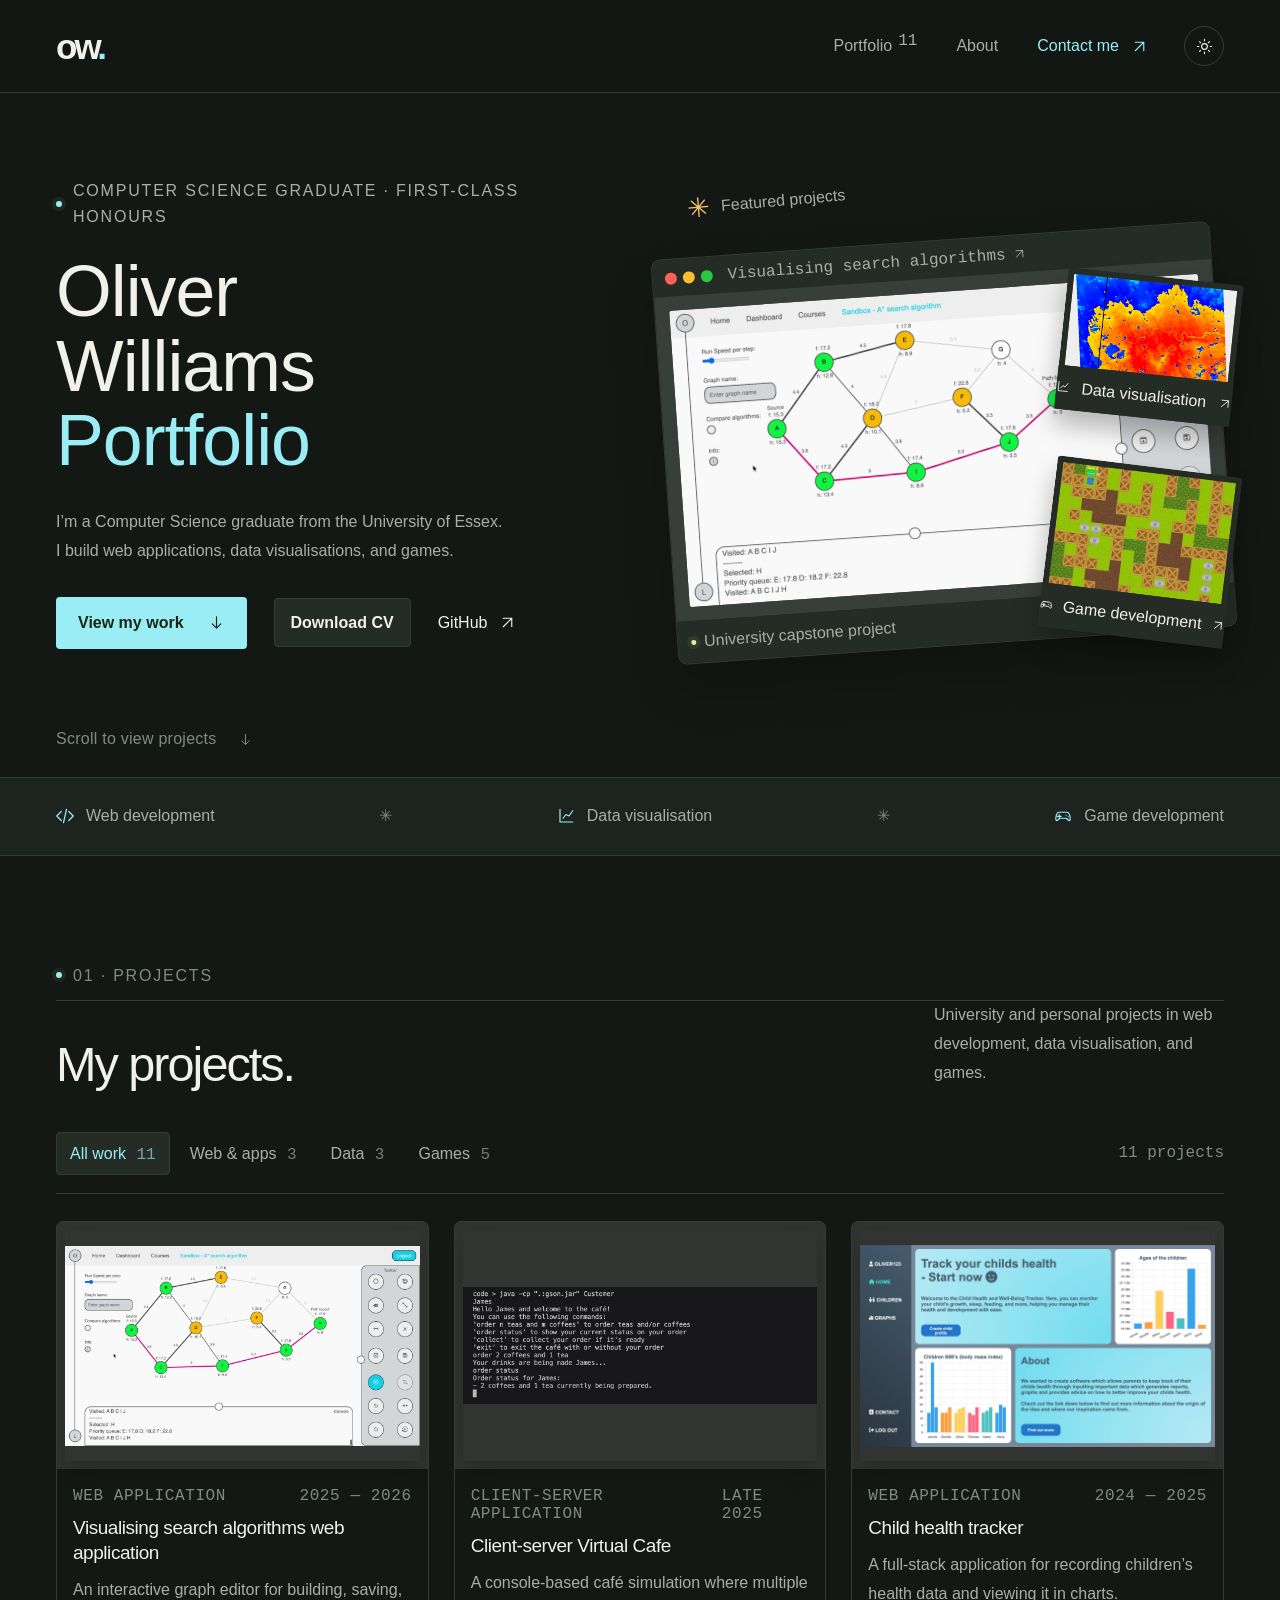
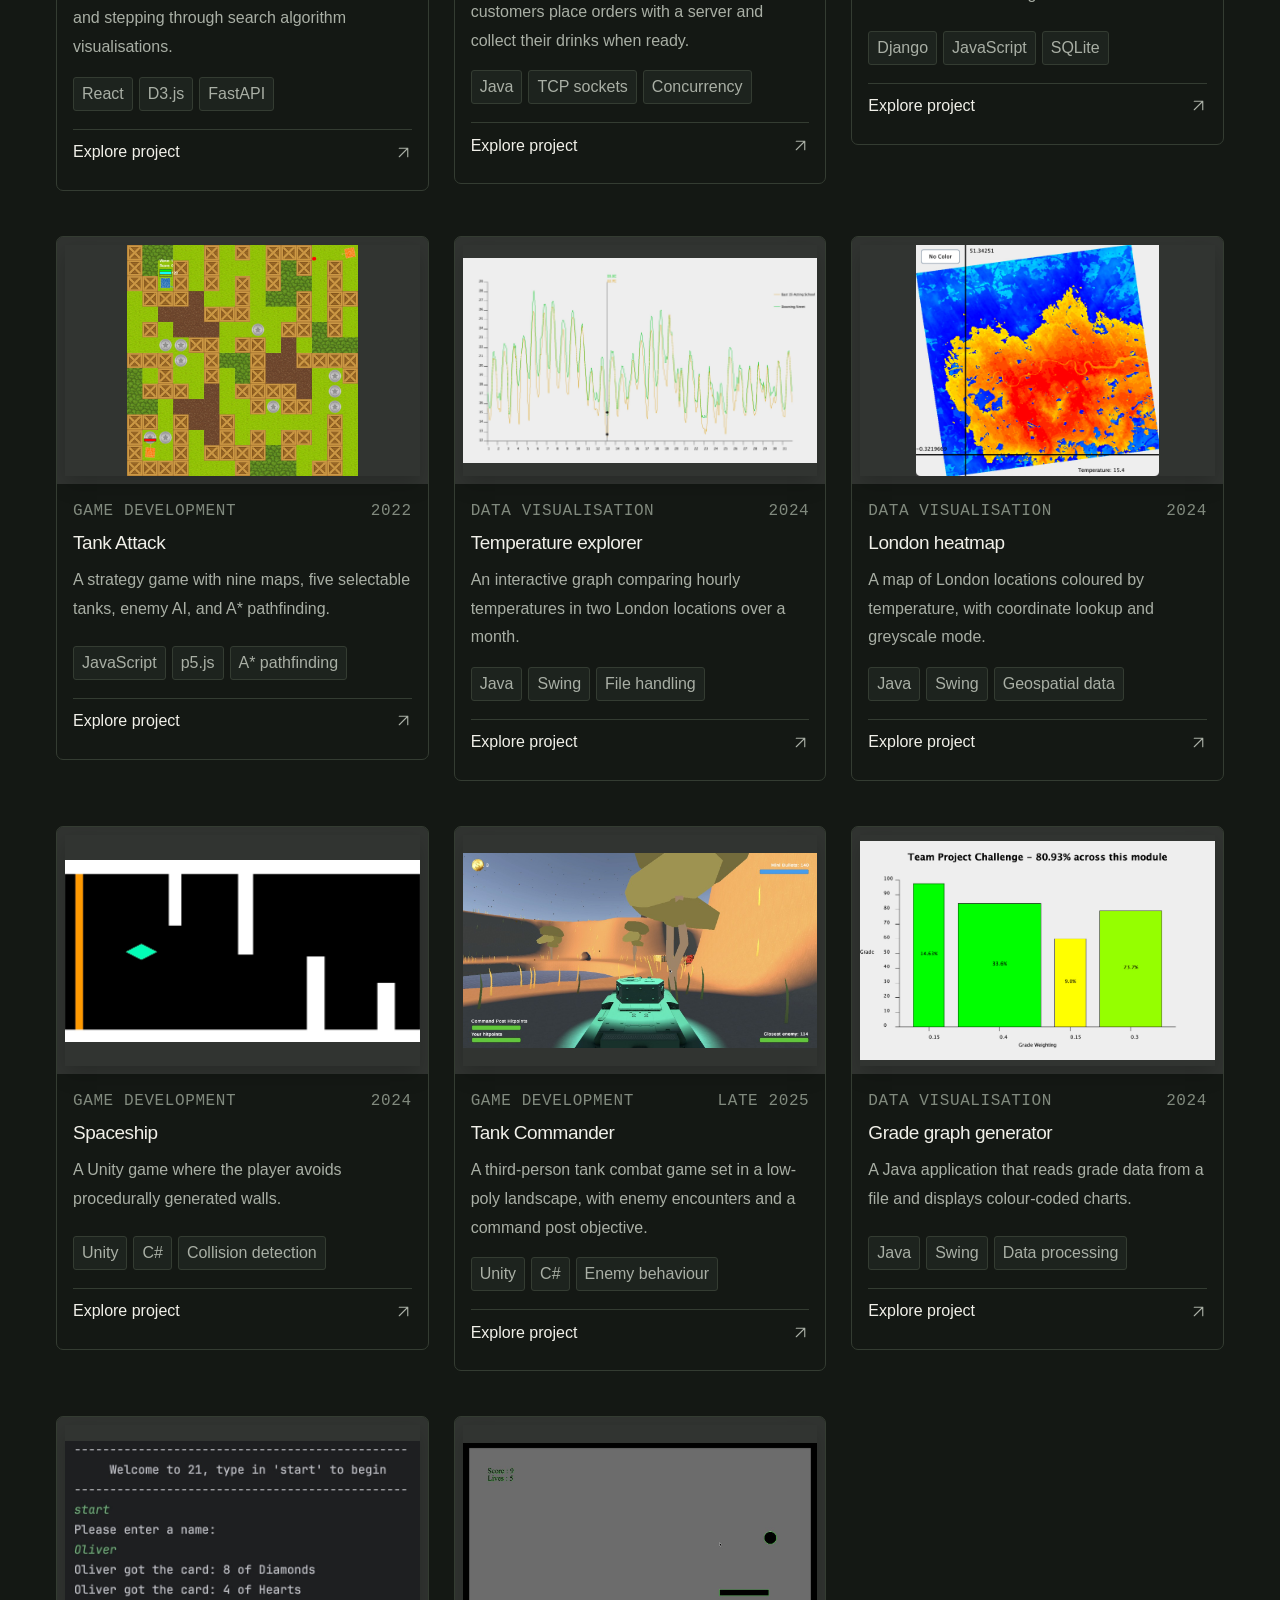
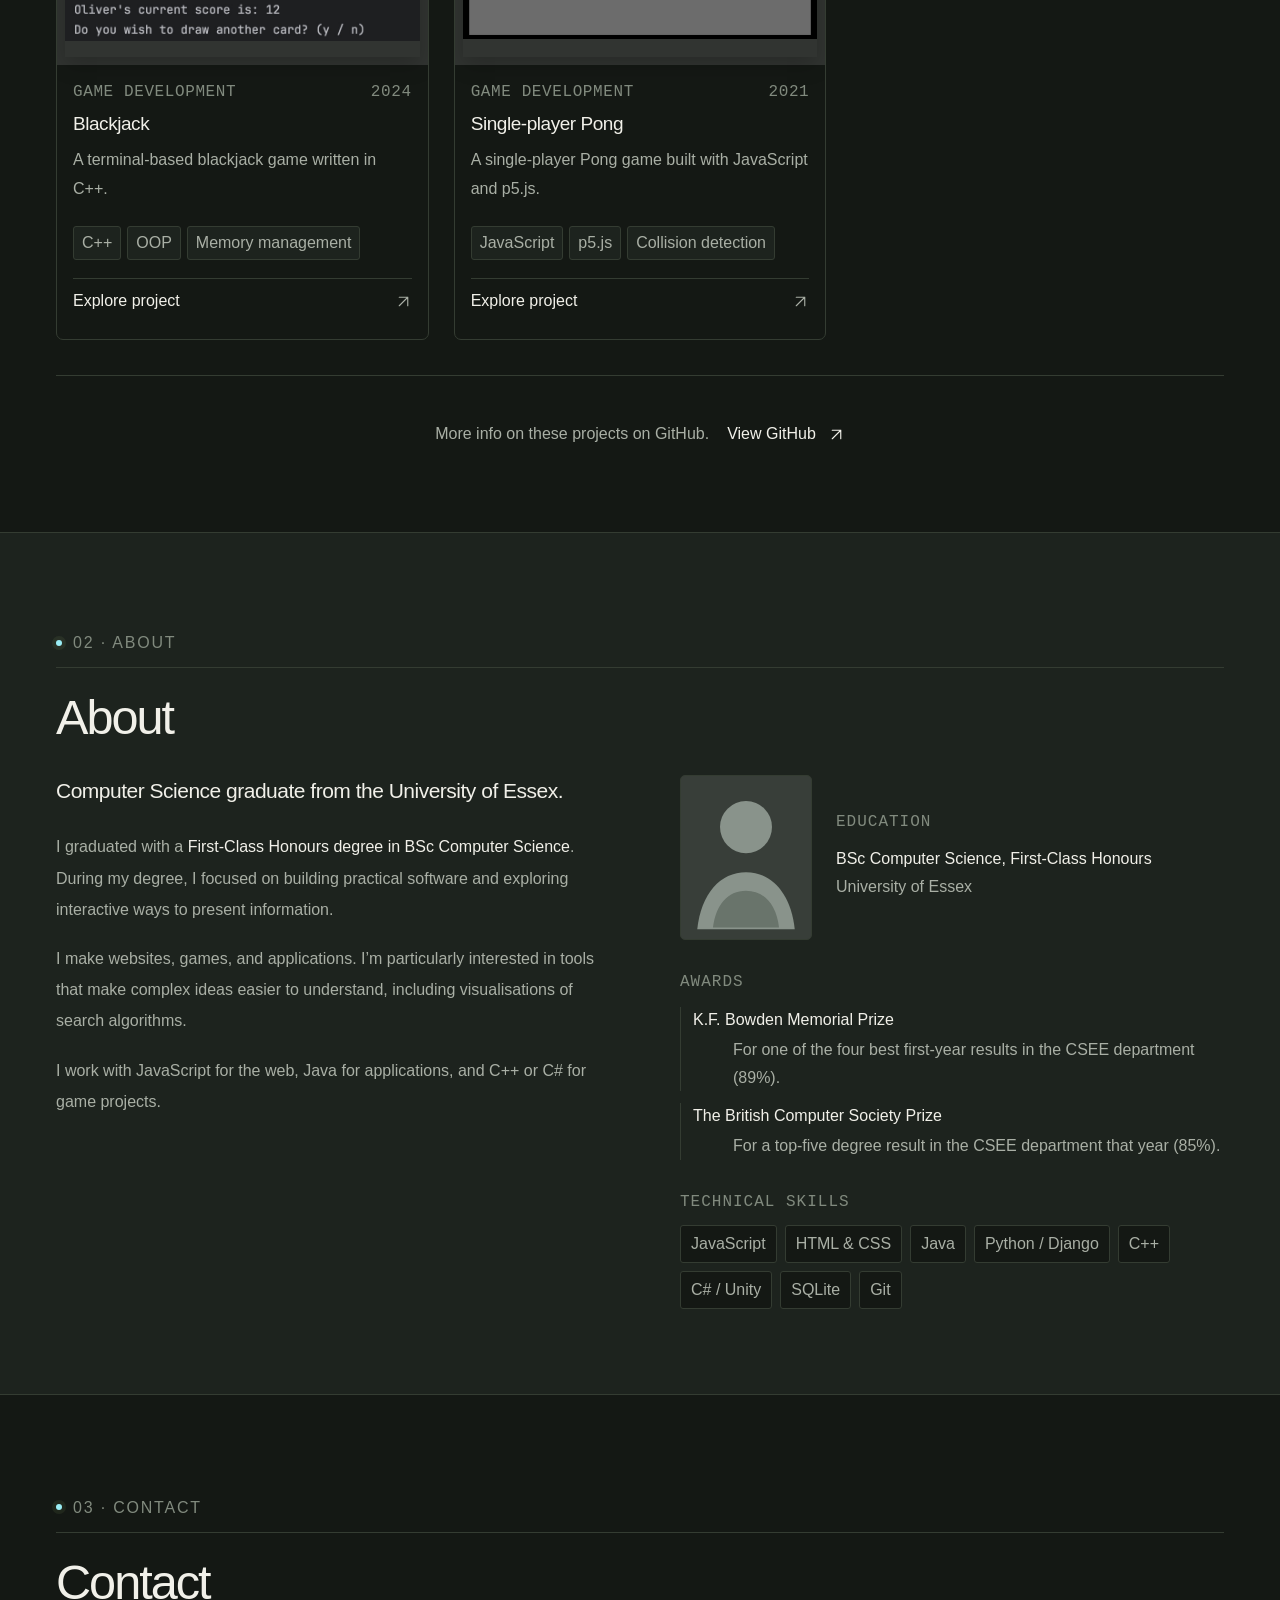
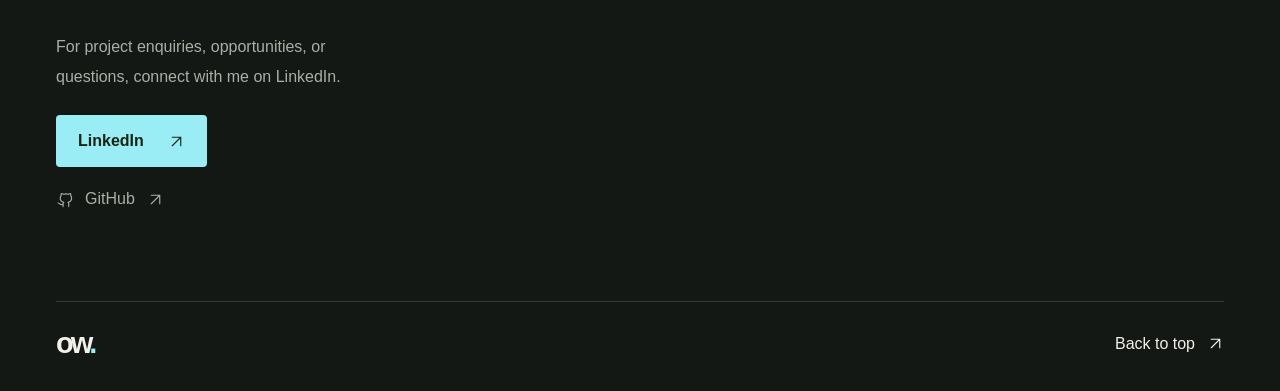
==== HTML/main.html @ db5a1712 "Showcase item animation" ====
<!DOCTYPE html>
<html lang="en">
  <head>
    <meta charset="UTF-8">
    <meta name="viewport" content="width=device-width, initial-scale=1">
    <meta name="description" content="Oliver Williams — Computer Science graduate with First-Class Honours from the University of Essex. View selected software, web, and game development projects.">
    <meta name="theme-color" content="#141814">
    <title>Oliver Williams Portfolio</title>
    <link rel="icon" href="../icons/dark_favicon.ico" type="image/x-icon" id="myicon">
    <script>try{const t=localStorage.getItem('ow-theme');if(t==='light'||t==='dark')document.documentElement.dataset.theme=t;}catch{}</script>
    <link rel="stylesheet" href="../CSS/main.css">
    <script src="../JS/main.js" defer></script>
  </head>
  <body id="top">
    <svg class="svg-definitions" xmlns="http://www.w3.org/2000/svg" aria-hidden="true">
      <defs>
        <symbol id="arrow-up-right" viewBox="0 0 24 24"><path d="M6 18 18 6M6 6h12v12"/></symbol>
        <symbol id="arrow-down" viewBox="0 0 24 24"><path d="M12 4v16m-6-6 6 6 6-6"/></symbol>
        <symbol id="sun" viewBox="0 0 24 24"><circle cx="12" cy="12" r="4"/><path d="M12 2v2m0 16v2M2 12h2m16 0h2M5 5l1.5 1.5m11 11L19 19M5 19l1.5-1.5m11-11L19 5"/></symbol>
        <symbol id="moon" viewBox="0 0 24 24"><path d="M20.8 14A9 9 0 0 1 10 3.2 9 9 0 1 0 20.8 14Z"/></symbol>
        <symbol id="code" viewBox="0 0 24 24"><path d="m7 6-6 6 6 6m10-12 6 6-6 6m-3-15-4 18"/></symbol>
        <symbol id="chart" viewBox="0 0 24 24"><path d="M4 3v17h17M8 15l4-5 4 2 5-7"/></symbol>
        <symbol id="game" viewBox="0 0 24 24"><path d="M7 7h10c3 0 4 3 4.5 7s-1 5-3 3l-2-2h-9l-2 2c-2 2-3.5 1-3-3S4 7 7 7Zm0 3v5m-2.5-2.5h5M16 11h.1M19 13h.1"/></symbol>
        <symbol id="github" viewBox="0 0 24 24"><path d="M9 19c-4 1-4-2-6-2m15 5v-4c0-1-.4-2-1-2 3-.4 5-1.5 5-6 0-1.3-.4-2.5-1.2-3.5.2-1 .1-2-.3-3-1.5 0-3 1-3 1a12 12 0 0 0-7 0s-1.5-1-3-1c-.4 1-.5 2-.3 3A5 5 0 0 0 6 10c0 4.5 2 5.6 5 6-.6.5-1 1.5-1 2v4"/></symbol>
        <symbol id="close" viewBox="0 0 24 24"><path d="m6 6 12 12M6 18 18 6"/></symbol>
      </defs>
    </svg>
    <a class="skip-link" href="#maincontent">Skip to content</a>
    <header class="site-header" id="navbar">
      <nav class="navigation wrap" aria-label="Main navigation">
        <a class="wordmark" href="#top" aria-label="Oliver Williams, home">ow<span>.</span></a>
        <div class="nav-links" id="navigation-links">
          <a class="navlink" href="#portfolio">Portfolio<span>11</span></a>
          <a class="navlink" href="#aboutme">About</a>
          <a class="navlink contact-nav" href="#contact">Contact me<svg class="icon" aria-hidden="true"><use href="#arrow-up-right"/></svg></a>
        </div>
        <div class="nav-controls">
          <button class="icon-button theme-toggle" id="changeThemeBut" aria-label="Switch to light theme" hidden><svg class="icon" aria-hidden="true"><use href="#sun"/></svg></button>
          <button class="menu-toggle" aria-label="Open navigation" aria-controls="navigation-links" aria-expanded="false" hidden><span></span><span></span></button>
        </div>
      </nav>
    </header>
    <main id="maincontent">
      <section class="hero wrap" id="initview" aria-labelledby="hero-title">
        <div class="hero-copy">
          <p class="eyebrow"><span class="status-dot"></span> Computer Science graduate · First-Class Honours</p>
          <h1 id="hero-title">Oliver<br>Williams<br><em>Portfolio</em></h1>
          <p class="hero-intro">I’m a Computer Science graduate from the University of Essex. I build web applications, data visualisations, and games.</p>
          <div class="hero-actions">
            <a class="button primary" href="#portfolio">View my work <svg class="icon" aria-hidden="true"><use href="#arrow-down"/></svg></a>
            <button class="text-link cv-download" type="button" disabled>Download CV</button>
            <a class="text-link" href="https://github.com/oliverwilliams101" target="_blank" rel="noopener noreferrer">GitHub <svg class="icon" aria-hidden="true"><use href="#arrow-up-right"/></svg></a>
          </div>
        </div>
        <div class="hero-showcase">
          <div class="showcase-note"><span class="tiny-star" aria-hidden="true">✳</span> Featured projects</div>
          <div class="showcase-stage" role="group" aria-label="Featured projects">
            <div class="showcase-item video-project" data-position="main" data-project="search-algorithm-visualiser">
              <div class="showcase-frame">
                <div class="showcase-window-bar">
                  <span class="window-dots"><i aria-hidden="true"></i><button class="showcase-cycle-button" type="button" aria-label="Cycle featured projects" title="Show the next featured project"></button><i aria-hidden="true"></i></span>
                  <a class="showcase-window-title" href="#search-algorithm-visualiser">Visualising search algorithms <svg class="icon" aria-hidden="true"><use href="#arrow-up-right"/></svg></a>
                </div>
                <a class="showcase-card-link" href="#search-algorithm-visualiser" aria-label="Explore the Visualising search algorithms web application project">
                  <div class="showcase-media">
                    <img class="showcase-poster" src="../images/search-algorithm-visualiser.jpg" alt="A* search visualisation showing a graph and highlighted route" width="1200" height="676">
                    <video class="showcase-video" autoplay muted loop playsinline preload="metadata" poster="../images/search-algorithm-visualiser.jpg" aria-label="Looping preview of the search algorithm visualisation application">
                      <source src="../images/search-algorithm-visualiser.mp4" type="video/mp4">
                    </video>
                  </div>
                  <div class="showcase-main-caption"><span><span class="status-dot"></span> University capstone project</span><span>React + D3.js</span></div>
                  <span class="showcase-mini-caption"><svg class="icon" aria-hidden="true"><use href="#code"/></svg> Web application <svg class="icon" aria-hidden="true"><use href="#arrow-up-right"/></svg></span>
                </a>
              </div>
            </div>
            <div class="showcase-item" data-position="bottom" data-project="tank-attack">
              <div class="showcase-frame">
                <div class="showcase-window-bar">
                  <span class="window-dots"><i aria-hidden="true"></i><button class="showcase-cycle-button" type="button" aria-label="Cycle featured projects" title="Show the next featured project"></button><i aria-hidden="true"></i></span>
                  <a class="showcase-window-title" href="#tank-attack">Tank Attack <svg class="icon" aria-hidden="true"><use href="#arrow-up-right"/></svg></a>
                </div>
                <a class="showcase-card-link" href="#tank-attack" aria-label="Explore the Tank Attack project">
                  <div class="showcase-media">
                    <img class="showcase-poster" src="../images/tankattack.jpeg" alt="A top-down view of the Tank Attack game" width="1500" height="1500">
                  </div>
                  <div class="showcase-main-caption"><span><span class="status-dot"></span> Game development</span><span>JavaScript + p5.js</span></div>
                  <span class="showcase-mini-caption"><svg class="icon" aria-hidden="true"><use href="#game"/></svg> Game development <svg class="icon" aria-hidden="true"><use href="#arrow-up-right"/></svg></span>
                </a>
              </div>
            </div>
            <div class="showcase-item" data-position="top" data-project="london-heatmap">
              <div class="showcase-frame">
                <div class="showcase-window-bar">
                  <span class="window-dots"><i aria-hidden="true"></i><button class="showcase-cycle-button" type="button" aria-label="Cycle featured projects" title="Show the next featured project"></button><i aria-hidden="true"></i></span>
                  <a class="showcase-window-title" href="#london-heatmap">London heatmap <svg class="icon" aria-hidden="true"><use href="#arrow-up-right"/></svg></a>
                </div>
                <a class="showcase-card-link" href="#london-heatmap" aria-label="Explore the London heatmap project">
                  <div class="showcase-media">
                    <img class="showcase-poster" src="../images/heatmap.jpeg" alt="A colour-coded heatmap of temperatures across London" width="1200" height="1142">
                  </div>
                  <div class="showcase-main-caption"><span><span class="status-dot"></span> Data visualisation</span><span>Java + Swing</span></div>
                  <span class="showcase-mini-caption"><svg class="icon" aria-hidden="true"><use href="#chart"/></svg> Data visualisation <svg class="icon" aria-hidden="true"><use href="#arrow-up-right"/></svg></span>
                </a>
              </div>
            </div>
          </div>
        </div>
        <div class="hero-bottom">
          <span>Scroll to view projects</span>
          <a href="#portfolio" aria-label="Scroll to projects"><svg class="icon" aria-hidden="true"><use href="#arrow-down"/></svg></a>
        </div>
      </section>
      <div class="discipline-band">
        <div class="wrap disciplines"><span><svg class="icon" aria-hidden="true"><use href="#code"/></svg> Web development</span><span class="band-star" aria-hidden="true">✳</span><span><svg class="icon" aria-hidden="true"><use href="#chart"/></svg> Data visualisation</span><span class="band-star" aria-hidden="true">✳</span><span><svg class="icon" aria-hidden="true"><use href="#game"/></svg> Game development</span></div>
      </div>
      <section class="work-section wrap" id="portfolio" aria-labelledby="work-title">
        <p class="eyebrow section-eyebrow sticky-section-label"><span class="status-dot"></span> 01 · Projects</p>
        <div class="section-heading">
          <div>
            <h2 id="work-title">My projects.</h2>
          </div>
          <p>University and personal projects in web development, data visualisation, and games.</p>
        </div>
        <div class="work-toolbar">
          <div class="filters" role="group" aria-label="Filter projects" hidden>
            <button class="filter active" data-filter="all" aria-pressed="true">All work <span>11</span></button>
            <button class="filter" data-filter="web" aria-pressed="false">Web &amp; apps <span>3</span></button>
            <button class="filter" data-filter="data" aria-pressed="false">Data <span>3</span></button>
            <button class="filter" data-filter="games" aria-pressed="false">Games <span>5</span></button>
          </div>
          <p class="project-count" role="status" aria-live="polite">11 projects</p>
        </div>
        <div class="project-grid" id="projects">
          <article class="project-card" id="search-algorithm-visualiser" data-category="web" data-video="../images/search-algorithm-visualiser.mp4">
            <div class="project-visual">
              <img src="../images/search-algorithm-visualiser.jpg" alt="A* search visualisation showing the graph, highlighted route, and algorithm console" loading="lazy" width="1200" height="676">
            </div>
            <div class="project-copy">
              <div class="project-meta"><span>Web application</span><span>2025 — 2026</span></div>
              <h3>Visualising search algorithms web application</h3>
              <p class="project-intro">An interactive graph editor for building, saving, and stepping through search algorithm visualisations.</p>
              <ul class="tags" aria-label="Technologies">
                <li>React</li>
                <li>D3.js</li>
                <li>FastAPI</li>
              </ul>
              <details class="project-details">
                <summary>Explore project <svg class="icon" aria-hidden="true"><use href="#arrow-up-right"/></svg></summary>
                <div class="project-detail-content">
                  <p>This final year university capstone is a web application where users can create graphs and save them to their personal accounts, then run search algorithms on them. It includes DFS, Dijkstra’s, and A*, as well as less common algorithms such as Fringe search. Users can let the visualisation advance automatically or step through it manually, including returning to a previous step. The console updates to show the state of the data structures used by each algorithm.</p>
                  <dl>
                    <div>
                      <dt>Created</dt>
                      <dd>Oct 2025 – May 2026, University capstone project</dd>
                    </div>
                    <div>
                      <dt>Skills &amp; technologies</dt>
                      <dd>HTML, CSS, JavaScript, React, SQLModel, FastAPI, REST, D3.js, search algorithms, Git, Python, data visualisation</dd>
                    </div>
                    <div>
                      <dt>Development tools</dt>
                      <dd>WebStorm</dd>
                    </div>
                  </dl>
                </div>
              </details>
            </div>
          </article>
          <article class="project-card" id="virtual-cafe" data-category="web" data-video="../images/client-server-virtual-cafe.mp4" data-video-ratio="3 / 1">
            <div class="project-visual">
              <img src="../images/client-server-virtual-cafe.jpg" alt="Java café client showing drink-order commands and the status of a customer’s order" loading="lazy" width="1200" height="396">
            </div>
            <div class="project-copy">
              <div class="project-meta"><span>Client-server application</span><span>Late 2025</span></div>
              <h3>Client-server Virtual Cafe</h3>
              <p class="project-intro">A console-based café simulation where multiple customers place orders with a server and collect their drinks when ready.</p>
              <ul class="tags" aria-label="Technologies">
                <li>Java</li>
                <li>TCP sockets</li>
                <li>Concurrency</li>
              </ul>
              <details class="project-details">
                <summary>Explore project <svg class="icon" aria-hidden="true"><use href="#arrow-up-right"/></svg></summary>
                <div class="project-detail-content">
                  <p>A client-server, console-based Java application that simulates a café. Multiple customers can connect to the Barista server, place drink orders, check their order status, and collect their drinks once they are ready. The server coordinates shared order and preparation state so simultaneous customer requests do not conflict.</p>
                  <dl>
                    <div>
                      <dt>Created</dt>
                      <dd>Late 2025</dd>
                    </div>
                    <div>
                      <dt>Skills &amp; technologies</dt>
                      <dd>Java, client-server architecture, TCP sockets, multithreading, concurrency, thread synchronization, race-condition prevention, object-oriented programming, console UI, order management, Gson, exception handling</dd>
                    </div>
                    <div>
                      <dt>Development tools</dt>
                      <dd>IntelliJ</dd>
                    </div>
                  </dl>
                </div>
              </details>
            </div>
          </article>
          <article class="project-card" id="health-tracker" data-category="web">
            <div class="project-visual">
              <img src="../images/childhealthtrackingsoftware.jpeg" alt="Screenshot of Child health tracker" loading="lazy" width="720" height="440">
            </div>
            <div class="project-copy">
              <div class="project-meta"><span>Web application</span><span>2024 — 2025</span></div>
              <h3>Child health tracker</h3>
              <p class="project-intro">A full-stack application for recording children’s health data and viewing it in charts.</p>
              <ul class="tags" aria-label="Technologies">
                <li>Django</li>
                <li>JavaScript</li>
                <li>SQLite</li>
              </ul>
              <details class="project-details">
                <summary>Explore project <svg class="icon" aria-hidden="true"><use href="#arrow-up-right"/></svg></summary>
                <div class="project-detail-content">
                  <p>A piece of software that can be used to keep track of children’s health. You can create an account which has all the personal information stored inside an SQLite database with the password encrypted. The user can create child profiles and input/modify child’s health data which can generate graphs to show how the child is getting on health wise for each health category. The user can switch to a specific child to be represented on the website. I was responsible for 70%+ of the project which included the graph generation, all the backend, and the home page.</p>
                  <dl>
                    <div>
                      <dt>Created</dt>
                      <dd>Oct 2024-April 2025, University team project</dd>
                    </div>
                    <div>
                      <dt>Skills &amp; technologies</dt>
                      <dd>HTML, CSS, Django, JavaScript, Charts.js, SQLite, Git, Jira, encryption, exception handling</dd>
                    </div>
                    <div>
                      <dt>Development tools</dt>
                      <dd>VSCode/PyCharm</dd>
                    </div>
                  </dl>
                </div>
              </details>
            </div>
          </article>
          <article class="project-card" id="tank-attack" data-category="games">
            <div class="project-visual">
              <img src="../images/tankattack.jpeg" alt="Screenshot of Tank Attack" loading="lazy" width="720" height="440">
            </div>
            <div class="project-copy">
              <div class="project-meta"><span>Game development</span><span>2022</span></div>
              <h3>Tank Attack</h3>
              <p class="project-intro">A strategy game with nine maps, five selectable tanks, enemy AI, and A* pathfinding.</p>
              <ul class="tags" aria-label="Technologies">
                <li>JavaScript</li>
                <li>p5.js</li>
                <li>A* pathfinding</li>
              </ul>
              <details class="project-details">
                <summary>Explore project <svg class="icon" aria-hidden="true"><use href="#arrow-up-right"/></svg></summary>
                <div class="project-detail-content">
                  <p>A single player tank game which involves traversing a series of maps while destroying tanks and picking up coins. The player gets the option of 5 tanks on the opening screen UI which all have advantages and disadvantages. Each tank has a main attack which charges, a mini attack which can be used consistently, and a super ability which can be used after attacking enemy tanks enough. The game ends after losing or defeating all 9 maps, the points you earn from collecting coins and defeating enemies is taken off of your time in a ratio of 1 second : 5 points to give a final time.</p>
                  <dl>
                    <div>
                      <dt>Created</dt>
                      <dd>Throughout 2022, A level CS project</dd>
                    </div>
                    <div>
                      <dt>Skills &amp; technologies</dt>
                      <dd>HTML, CSS, JavaScript, p5JS library, OOP, collision detection, A* pathfinding algorithm, random item generation, tank selection UI, game over screen</dd>
                    </div>
                    <div>
                      <dt>Development tools</dt>
                      <dd>Replit</dd>
                    </div>
                  </dl>
                </div>
              </details>
            </div>
          </article>
          <article class="project-card" id="temperature-graph" data-category="data">
            <div class="project-visual">
              <img src="../images/temperaturetimegraph.jpeg" alt="Screenshot of Temperature explorer" loading="lazy" width="720" height="440">
            </div>
            <div class="project-copy">
              <div class="project-meta"><span>Data visualisation</span><span>2024</span></div>
              <h3>Temperature explorer</h3>
              <p class="project-intro">An interactive graph comparing hourly temperatures in two London locations over a month.</p>
              <ul class="tags" aria-label="Technologies">
                <li>Java</li>
                <li>Swing</li>
                <li>File handling</li>
              </ul>
              <details class="project-details">
                <summary>Explore project <svg class="icon" aria-hidden="true"><use href="#arrow-up-right"/></svg></summary>
                <div class="project-detail-content">
                  <p>An application for generating a line graph of the temperature of 2 places in London across a month on a per hour basis, tapping on the graph prints the temperature and time to the console, and dragging your cursor across the screen draws a line which tells you both the temperatures at the top like Apple’s weather graphs.</p>
                  <dl>
                    <div>
                      <dt>Created</dt>
                      <dd>Early 2024, University OOP project</dd>
                    </div>
                    <div>
                      <dt>Skills &amp; technologies</dt>
                      <dd>Java, JSwing, OOP, file handling, exception handling</dd>
                    </div>
                    <div>
                      <dt>Development tools</dt>
                      <dd>IntelliJ</dd>
                    </div>
                  </dl>
                </div>
              </details>
            </div>
          </article>
          <article class="project-card" id="london-heatmap" data-category="data">
            <div class="project-visual">
              <img src="../images/heatmap.jpeg" alt="Screenshot of London heatmap" loading="lazy" width="720" height="440">
            </div>
            <div class="project-copy">
              <div class="project-meta"><span>Data visualisation</span><span>2024</span></div>
              <h3>London heatmap</h3>
              <p class="project-intro">A map of London locations coloured by temperature, with coordinate lookup and greyscale mode.</p>
              <ul class="tags" aria-label="Technologies">
                <li>Java</li>
                <li>Swing</li>
                <li>Geospatial data</li>
              </ul>
              <details class="project-details">
                <summary>Explore project <svg class="icon" aria-hidden="true"><use href="#arrow-up-right"/></svg></summary>
                <div class="project-detail-content">
                  <p>An application for generating a heatmap of London, the colour of the map is based on the temperature in those locations, the temperature comes in 2 ranges - cold and hot which is represented as blue and red/orange. Tapping on the heatmap tells you the temperature in that spot as well as the longitude and latitude. You also have the option of changing to grey scale.</p>
                  <dl>
                    <div>
                      <dt>Created</dt>
                      <dd>Early 2024, University OOP project</dd>
                    </div>
                    <div>
                      <dt>Skills &amp; technologies</dt>
                      <dd>Java, JSwing, OOP, file handling, exception handling</dd>
                    </div>
                    <div>
                      <dt>Development tools</dt>
                      <dd>IntelliJ</dd>
                    </div>
                  </dl>
                </div>
              </details>
            </div>
          </article>
          <article class="project-card" id="spaceship" data-category="games">
            <div class="project-visual">
              <img src="../images/spaceshipgame.jpeg" alt="Screenshot of Spaceship" loading="lazy" width="720" height="440">
            </div>
            <div class="project-copy">
              <div class="project-meta"><span>Game development</span><span>2024</span></div>
              <h3>Spaceship</h3>
              <p class="project-intro">A Unity game where the player avoids procedurally generated walls.</p>
              <ul class="tags" aria-label="Technologies">
                <li>Unity</li>
                <li>C#</li>
                <li>Collision detection</li>
              </ul>
              <details class="project-details">
                <summary>Explore project <svg class="icon" aria-hidden="true"><use href="#arrow-up-right"/></svg></summary>
                <div class="project-detail-content">
                  <p>A simple game which involves dodging the walls that are randomly generated at certain lengths, hitting the walls will push you back, and hitting the orange bar at the back will destroy you. You get points for each wall you pass. This was my first project in Unity.</p>
                  <dl>
                    <div>
                      <dt>Created</dt>
                      <dd>Summer 2024, Personal project</dd>
                    </div>
                    <div>
                      <dt>Skills &amp; technologies</dt>
                      <dd>Unity, C#, collision detection</dd>
                    </div>
                    <div>
                      <dt>Development tools</dt>
                      <dd>Rider</dd>
                    </div>
                  </dl>
                </div>
              </details>
            </div>
          </article>
          <article class="project-card" id="tank-commander" data-category="games">
            <div class="project-visual">
              <img src="../images/tank-commander.jpg" alt="Third-person view from a turquoise tank in a low-poly landscape, with enemy and command post status in the HUD" loading="lazy" width="1200" height="659">
            </div>
            <div class="project-copy">
              <div class="project-meta"><span>Game development</span><span>Late 2025</span></div>
              <h3>Tank Commander</h3>
              <p class="project-intro">A third-person tank combat game set in a low-poly landscape, with enemy encounters and a command post objective.</p>
              <ul class="tags" aria-label="Technologies">
                <li>Unity</li>
                <li>C#</li>
                <li>Enemy behaviour</li>
              </ul>
              <details class="project-details">
                <summary>Explore project <svg class="icon" aria-hidden="true"><use href="#arrow-up-right"/></svg></summary>
                <div class="project-detail-content">
                  <p>A third-person tank game built in Unity. Drive through a low-poly landscape, fight enemies, manage ammunition, and protect the command post.</p>
                  <dl>
                    <div>
                      <dt>Created</dt>
                      <dd>Late 2025</dd>
                    </div>
                    <div>
                      <dt>Skills &amp; technologies</dt>
                      <dd>Unity, C#, collision detection, enemy behaviour, terrain creation, third-person controls, combat mechanics, health systems, HUD and UI, ammunition and resource management</dd>
                    </div>
                    <div>
                      <dt>Development tools</dt>
                      <dd>Unity, VSCode</dd>
                    </div>
                  </dl>
                </div>
              </details>
            </div>
          </article>
          <article class="project-card" id="grade-generator" data-category="data">
            <div class="project-visual">
              <img src="../images/gradegraphgenerator.jpeg" alt="Screenshot of Grade graph generator" loading="lazy" width="720" height="440">
            </div>
            <div class="project-copy">
              <div class="project-meta"><span>Data visualisation</span><span>2024</span></div>
              <h3>Grade graph generator</h3>
              <p class="project-intro">A Java application that reads grade data from a file and displays colour-coded charts.</p>
              <ul class="tags" aria-label="Technologies">
                <li>Java</li>
                <li>Swing</li>
                <li>Data processing</li>
              </ul>
              <details class="project-details">
                <summary>Explore project <svg class="icon" aria-hidden="true"><use href="#arrow-up-right"/></svg></summary>
                <div class="project-detail-content">
                  <p>A simple Java application for producing a series of graphs based on grades arranged in a specific format inside a file which is prompted to be entered by the user. The output shows a series of colour coded bars for each grade for each module/subject which represents a grade from 0-100.</p>
                  <dl>
                    <div>
                      <dt>Created</dt>
                      <dd>Summer 2024, Personal project</dd>
                    </div>
                    <div>
                      <dt>Skills &amp; technologies</dt>
                      <dd>Java, JSwing, OOP, file handling, exception handling</dd>
                    </div>
                    <div>
                      <dt>Development tools</dt>
                      <dd>IntelliJ</dd>
                    </div>
                  </dl>
                </div>
              </details>
            </div>
          </article>

          <article class="project-card" id="blackjack" data-category="games">
            <div class="project-visual">
              <img src="../images/blackjack.jpeg" alt="Screenshot of Blackjack" loading="lazy" width="720" height="440">
            </div>
            <div class="project-copy">
              <div class="project-meta"><span>Game development</span><span>2024</span></div>
              <h3>Blackjack</h3>
              <p class="project-intro">A terminal-based blackjack game written in C++.</p>
              <ul class="tags" aria-label="Technologies">
                <li>C++</li>
                <li>OOP</li>
                <li>Memory management</li>
              </ul>
              <details class="project-details">
                <summary>Explore project <svg class="icon" aria-hidden="true"><use href="#arrow-up-right"/></svg></summary>
                <div class="project-detail-content">
                  <p>A terminal/console game which is based on the card game 21/blackjack. Each person continues to pick up cards until they&#x27;re happy with the total of the cards they have, the closest to 21 wins. This was my first project with C++.</p>
                  <dl>
                    <div>
                      <dt>Created</dt>
                      <dd>Summer 2024, Personal project</dd>
                    </div>
                    <div>
                      <dt>Skills &amp; technologies</dt>
                      <dd>C++, memory management, exception handling, OOP</dd>
                    </div>
                    <div>
                      <dt>Development tools</dt>
                      <dd>CLion</dd>
                    </div>
                  </dl>
                </div>
              </details>
            </div>
          </article>
          <article class="project-card" id="pong" data-category="games" data-video="../images/single-player-pong.mp4">
            <div class="project-visual">
              <img src="../images/single-player-pong.jpg" alt="Single-player Pong showing the score, remaining lives, ball, and paddle" loading="lazy" width="1200" height="665">
            </div>
            <div class="project-copy">
              <div class="project-meta"><span>Game development</span><span>2021</span></div>
              <h3>Single-player Pong</h3>
              <p class="project-intro">A single-player Pong game built with JavaScript and p5.js.</p>
              <ul class="tags" aria-label="Technologies">
                <li>JavaScript</li>
                <li>p5.js</li>
                <li>Collision detection</li>
              </ul>
              <details class="project-details">
                <summary>Explore project <svg class="icon" aria-hidden="true"><use href="#arrow-up-right"/></svg></summary>
                <div class="project-detail-content">
                  <p>A simple game to prepare myself for learning JavaScript with the library p5JS at college. The game involves a bat which you use to deflect a ball, if the ball hits the ground, you lose a life. Losing all 5 lives ends the game. You score points by deflecting the ball, the more points you gain, the faster the ball travels and the shorter the bat gets.</p>
                  <dl>
                    <div>
                      <dt>Created</dt>
                      <dd>Summer 2021, Personal project</dd>
                    </div>
                    <div>
                      <dt>Skills &amp; technologies</dt>
                      <dd>JavaScript, p5JS library, OOP, collision detection</dd>
                    </div>
                    <div>
                      <dt>Development tools</dt>
                      <dd>OpenProcessing</dd>
                    </div>
                  </dl>
                </div>
              </details>
            </div>
          </article>
        </div>
        <div class="work-footer">
          <span>More info on these projects on GitHub.</span>
          <a class="text-link" href="https://github.com/oliverwilliams101" target="_blank" rel="noopener noreferrer">View GitHub <svg class="icon" aria-hidden="true"><use href="#arrow-up-right"/></svg></a>
        </div>
      </section>
      <section class="about-section" id="aboutme" aria-labelledby="about-title">
        <div class="wrap">
          <p class="eyebrow section-eyebrow sticky-section-label about-label"><span class="status-dot"></span> 02 · About</p>
          <div class="about-heading">
            <h2 id="about-title">About</h2>
          </div>
          <div class="about-layout">
            <div class="about-copy">
              <p class="about-lead">Computer Science graduate from the University of Essex.</p>
              <p>I graduated with a <strong>First-Class Honours degree in BSc Computer Science</strong>. During my degree, I focused on building practical software and exploring interactive ways to present information.</p>
              <p>I make websites, games, and applications. I’m particularly interested in tools that make complex ideas easier to understand, including visualisations of search algorithms.</p>
              <p>I work with JavaScript for the web, Java for applications, and C++ or C# for game projects.</p>
            </div>
            <div class="about-profile">
              <div class="about-profile-heading">
                <figure class="about-portrait-placeholder">
                  <img src="../images/profile-placeholder.svg" alt="">
                </figure>
                <div class="education">
                  <h3>Education</h3>
                  <p><strong>BSc Computer Science, First-Class Honours</strong><br>University of Essex</p>
                </div>
              </div>
              <div class="awards">
                <h3>Awards</h3>
                <dl>
                  <div>
                    <dt>K.F. Bowden Memorial Prize</dt>
                    <dd>For one of the four best first-year results in the CSEE department (89%).</dd>
                  </div>
                  <div>
                    <dt>The British Computer Society Prize</dt>
                    <dd>For a top-five degree result in the CSEE department that year (85%).</dd>
                  </div>
                </dl>
              </div>
              <div class="toolkit">
                <h3>Technical skills</h3>
                <ul class="tags">
                  <li>JavaScript</li>
                  <li>HTML &amp; CSS</li>
                  <li>Java</li>
                  <li>Python / Django</li>
                  <li>C++</li>
                  <li>C# / Unity</li>
                  <li>SQLite</li>
                  <li>Git</li>
                </ul>
              </div>
            </div>
          </div>
        </div>
      </section>
      <section class="contact-section wrap" id="contact" aria-labelledby="contact-title">
        <p class="eyebrow section-eyebrow sticky-section-label"><span class="status-dot"></span> 03 · Contact</p>
        <h2 id="contact-title">Contact</h2>
        <div class="contact-layout">
          <div class="contact-copy">
            <p>For project enquiries, opportunities, or questions, connect with me on LinkedIn.</p>
            <a class="button primary" href="https://www.linkedin.com/in/oliver-williams-044a04315/" target="_blank" rel="noopener noreferrer">LinkedIn <svg class="icon" aria-hidden="true"><use href="#arrow-up-right"/></svg></a>
            <a class="text-link" href="https://github.com/oliverwilliams101" target="_blank" rel="noopener noreferrer"><svg class="icon" aria-hidden="true"><use href="#github"/></svg> GitHub <svg class="icon" aria-hidden="true"><use href="#arrow-up-right"/></svg></a>
          </div>
        </div>
      </section>
    </main>
    <footer class="site-footer wrap">
      <a class="wordmark" href="#top" aria-label="Oliver Williams, back to top">ow<span>.</span></a>
      <a class="text-link" href="#top">Back to top <svg class="icon" aria-hidden="true"><use href="#arrow-up-right"/></svg></a>
    </footer>
    <dialog id="project-dialog" aria-labelledby="dialog-title">
      <div class="dialog-header">
        <span class="eyebrow">A closer look</span>
        <button class="icon-button dialog-close" aria-label="Close project details"><svg class="icon" aria-hidden="true"><use href="#close"/></svg></button>
      </div>
      <div id="dialog-content"></div>
      <div class="dialog-footer">
        <span>More of my work</span>
        <a class="text-link" href="https://github.com/oliverwilliams101" target="_blank" rel="noopener noreferrer">Visit my GitHub <svg class="icon" aria-hidden="true"><use href="#arrow-up-right"/></svg></a>
      </div>
    </dialog>
  </body>
</html>
---- CSS/main.css ----
/* Oliver Williams — a small, intentionally framework-free portfolio. */
:root {
  color-scheme: dark;
  --bg: #141814;
  --surface: #1d231e;
  --surface-raised: #252c26;
  --text: #f1f0e9;
  --muted: #a9afa5;
  --faint: #818a7e;
  --line: #343c32;
  --accent: #9aedf5;
  --accent-ink: #192513;
  --orange: #f4c66a;
  --header: rgb(20 24 20 / 94%);
  --project-visual-bg: rgb(255 255 255 / 12%);
  --sans: Verdana, Geneva, Tahoma, sans-serif;
}
:root[data-theme="light"] {
  color-scheme: light;
  --bg: #eef5f6;
  --surface: #e4eeee;
  --surface-raised: #dae4e7;
  --text: #202b20;
  --muted: #5b6557;
  --faint: #606e73;
  --line: #d4d9cc;
  --accent: #3a6983;
  --accent-ink: #e9f7ff;
  --orange: #c15f2b;
  --header: rgba(243, 248, 249, 0.94);
  --project-visual-bg: rgb(0 0 0 / 10%);
}
*, *::before, *::after {
  box-sizing: border-box;
}
html {
  scroll-behavior: smooth;
  scroll-padding-top: 110px;
}
body {
  margin: 0;
  background: var(--bg);
  color: var(--text);
  font-family: var(--sans);
  font-size: 16px;
  line-height: 1.6;
  -webkit-font-smoothing: antialiased;
}
body:has(dialog[open]) {
  overflow: hidden;
}
::selection {
  background: var(--accent);
  color: var(--accent-ink);
}
a {
  color: inherit;
  text-decoration: none;
}
button, summary {
  -webkit-tap-highlight-color: transparent;
}
button {
  font: inherit;
  color: inherit;
  cursor: pointer;
}
button, a, summary {
  touch-action: manipulation;
}
button:disabled {
  cursor: default;
}
button, a, summary {
  outline-offset: 5px;
}
:focus-visible {
  outline: 2px solid var(--accent);
}
[hidden] {
  display: none !important;
}
img {
  display: block;
  max-width: 100%;
}
h1, h2, h3, p {
  margin: 0;
}
h1, h2, h3 {
  font-weight: 500;
}
ul {
  list-style: none;
  padding: 0;
  margin: 0;
}
em {
  font-family: var(--sans);
  font-style: normal;
  font-weight: 400;
}
.wrap {
  width: min(1240px, calc(100% - 112px));
  margin-inline: auto;
}
.svg-definitions {
  position: absolute;
  width: 0;
  height: 0;
  overflow: hidden;
}
.icon {
  width: 20px;
  height: 20px;
  flex-shrink: 0;
  fill: none;
  stroke: currentColor;
  stroke-width: 1.6;
  stroke-linecap: round;
  stroke-linejoin: round;
}
.skip-link {
  position: fixed;
  top: 12px;
  left: 20px;
  z-index: 100;
  padding: 12px 20px;
  background: var(--accent);
  color: var(--accent-ink);
  transform: translateY(-160%);
}
.skip-link:focus {
  transform: none;
}
.site-header {
  position: sticky;
  top: 0;
  z-index: 20;
  background: var(--header);
  backdrop-filter: blur(18px);
  border-bottom: 1px solid var(--line);
}
.navigation {
  height: 92px;
  display: flex;
  align-items: center;
  gap: 36px;
}
.wordmark {
  font-size: 35px;
  line-height: 1;
  font-weight: 650;
  letter-spacing: -3px;
}
.wordmark span {
  color: var(--accent);
}
.nav-links {
  display: flex;
  align-items: center;
  gap: 39px;
  margin-left: auto;
}
.navlink {
  display: inline-flex;
  align-items: center;
  gap: 6px;
  font-size: 16px;
  color: var(--muted);
  transition: color .18s;
}
.navlink:hover, .navlink[aria-current="location"] {
  color: var(--accent);
}
.navlink > span {
  font: 16px ui-monospace, monospace;
  margin-top: -10px;
}
.contact-nav {
  color: var(--text);
  gap: 12px;
}
.contact-nav .icon {
  width: 17px;
  height: 17px;
}
.nav-controls {
  display: flex;
  gap: 12px;
  align-items: center;
}
.icon-button {
  width: 40px;
  height: 40px;
  padding: 0;
  display: grid;
  place-items: center;
  background: transparent;
  border: 1px solid var(--line);
  border-radius: 50%;
  transition: background .2s, border-color .2s;
}
.icon-button:hover {
  background: var(--surface-raised);
  border-color: var(--muted);
}
.theme-toggle .icon {
  width: 17px;
  height: 17px;
}
.menu-toggle {
  display: none;
}
.hero {
  position: relative;
  padding-top: 85px;
  display: grid;
  grid-template-columns: 1fr 1fr;
  column-gap: 48px;
}
.eyebrow {
  font-size: 16px;
  font-weight: 500;
  letter-spacing: 1.8px;
  text-transform: uppercase;
  display: flex;
  gap: 11px;
  align-items: center;
}
.status-dot {
  width: 6px;
  height: 6px;
  border-radius: 50%;
  background: var(--accent);
  display: inline-block;
  flex-shrink: 0;
  box-shadow: 0 0 0 4px rgb(172 217 125 / 8%);
}
.hero .eyebrow {
  color: var(--muted);
}
h1 {
  margin-top: 25px;
  font-size: clamp(52px, 5.6vw, 76px);
  font-weight: 400;
  line-height: 1.04;
  letter-spacing: -1px;
}
h1 em {
  color: var(--accent);
  letter-spacing: -1px;
}
.hero-spark {
  display: inline-block;
  font-size: .59em;
  vertical-align: middle;
  margin-left: 21px;
  margin-top: -17px;
  color: var(--orange);
  font-weight: 400;
}
.hero-intro {
  max-width: 455px;
  color: var(--muted);
  font-size: 16px;
  line-height: 1.85;
  margin-top: 29px;
}
.hero-intro strong {
  font-weight: 500;
  color: var(--text);
}
.hero-actions {
  display: flex;
  align-items: center;
  gap: 27px;
  margin-top: 31px;
}
.button {
  display: inline-flex;
  align-items: center;
  justify-content: center;
  gap: 24px;
  min-height: 49px;
  padding: 13px 22px;
  font-size: 16px;
  font-weight: 600;
  border-radius: 4px;
  transition: transform .2s, box-shadow .2s;
}
.button:hover {
  transform: translateY(-3px);
  box-shadow: 0 8px 20px #0002;
}
.primary {
  background: var(--accent);
  color: var(--accent-ink);
}
.button .icon {
  width: 17px;
  height: 17px;
}
.text-link {
  display: inline-flex;
  gap: 12px;
  align-items: center;
  font-size: 16px;
  line-height: 1.5;
}
.text-link:hover {
  color: var(--accent);
}
.text-link .icon {
  width: 17px;
  height: 17px;
  transition: transform .2s;
}
.text-link:hover .icon:last-child {
  transform: translate(2px, -2px);
}
.hero-showcase {
  position: relative;
  padding-top: 62px;
  min-width: 0;
  animation: showcase-drift 4s ease-in-out infinite;
}
.showcase-stage {
  position: relative;
  width: 100%;
  aspect-ratio: 1.38;
  isolation: isolate;
}
.showcase-item {
  position: absolute;
  transform-origin: top left;
}
.showcase-item[data-position="main"] {
  inset: 0;
  z-index: 1;
}
.showcase-item[data-position="top"] {
  top: 36px;
  right: -13px;
  z-index: 2;
  width: 176px;
}
.showcase-item[data-position="bottom"] {
  right: -9px;
  bottom: 8px;
  z-index: 2;
  width: 186px;
}
.showcase-item[data-position="main"]:has(.showcase-frame:hover) {
  z-index: 3;
}
.showcase-frame {
  height: 100%;
  transform-origin: center;
  transition: transform .3s;
}
.showcase-item[data-position="main"] .showcase-frame {
  display: flex;
  flex-direction: column;
  border: 1px solid var(--line);
  border-radius: 9px;
  overflow: hidden;
  background: var(--surface);
  box-shadow: 0 25px 45px #0003;
  transform: rotate(-4deg);
}
.showcase-item[data-position="main"] .showcase-frame:hover {
  transform: rotate(-2deg) translateY(-4px);
}
.showcase-window-bar {
  display: none;
  flex: 0 0 37px;
  align-items: center;
  gap: 15px;
  padding-inline: 12px;
  background: var(--surface-raised);
  color: var(--muted);
}
.showcase-item[data-position="main"] .showcase-window-bar {
  display: flex;
}
.window-dots {
  display: flex;
  flex: 0 0 auto;
  align-items: center;
  gap: 6px;
}
.window-dots i,
.showcase-cycle-button {
  display: block;
  width: 12px;
  height: 12px;
  padding: 0;
  border: 0;
  border-radius: 50%;
}
.window-dots i:first-child {
  background: #ff5f57;
}
.window-dots i:last-child {
  background: #28c840;
}
.showcase-cycle-button {
  flex: 0 0 12px;
  background: #febc2e;
  cursor: pointer;
  transition: transform .2s, box-shadow .2s;
}
.showcase-cycle-button:hover {
  transform: scale(1.2);
}
.showcase-cycle-button:focus-visible {
  outline: 2px solid var(--text);
  outline-offset: 3px;
}
.showcase-window-title {
  display: flex;
  min-width: 0;
  align-items: center;
  justify-content: space-between;
  gap: 8px;
  overflow: hidden;
  color: var(--muted);
  font: 16px ui-monospace, monospace;
  text-decoration: none;
  text-overflow: ellipsis;
  white-space: nowrap;
}
.showcase-window-title .icon {
  flex: 0 0 auto;
  width: 13px;
  height: 13px;
}
.showcase-card-link {
  display: flex;
  flex-direction: column;
  min-width: 0;
  color: var(--text);
  text-decoration: none;
}
.showcase-item[data-position="main"] .showcase-card-link {
  flex: 1 1 auto;
  min-height: 0;
}
.showcase-media {
  display: flex;
  min-width: 0;
  min-height: 0;
  align-items: center;
  justify-content: center;
  background: var(--project-visual-bg);
}
.showcase-item[data-position="main"] .showcase-media {
  flex: 1 1 auto;
  padding: 14px;
  aspect-ratio: 1.76;
}
.showcase-media img,
.showcase-media video {
  display: block;
  width: 100%;
  height: 100%;
  object-fit: cover;
  object-position: center;
  border-radius: 3px;
}
.showcase-video {
  display: none !important;
}
.showcase-item[data-position="main"] .showcase-video {
  display: block !important;
}
.showcase-item[data-position="main"].video-project .showcase-poster {
  display: none;
}
.showcase-main-caption {
  display: none;
  min-height: 41px;
  align-items: center;
  justify-content: space-between;
  gap: 8px;
  padding: 8px 13px;
  background: var(--surface-raised);
  color: var(--muted);
  font-size: 16px;
}
.showcase-item[data-position="main"] .showcase-main-caption {
  display: flex;
}
.showcase-main-caption > span:first-child {
  display: flex;
  align-items: center;
  gap: 8px;
}
.showcase-main-caption .status-dot {
  width: 5px;
  height: 5px;
  background: #d0f59a;
}
.showcase-mini-caption {
  display: none;
  align-items: center;
  justify-content: space-between;
  gap: 5px;
  padding-block: 9px;
  background: var(--surface-raised);
  color: var(--text);
  font-size: 16px;
}
.showcase-item[data-position="top"] .showcase-mini-caption,
.showcase-item[data-position="bottom"] .showcase-mini-caption {
  display: flex;
}
.showcase-mini-caption .icon {
  flex: 0 0 auto;
  width: 13px;
  height: 13px;
}
.showcase-item[data-position="top"] .showcase-frame,
.showcase-item[data-position="bottom"] .showcase-frame {
  height: auto;
  border: 6px solid var(--surface-raised);
  border-bottom: 0;
  border-radius: 4px;
  background: var(--surface-raised);
  box-shadow: 0 15px 25px #0004;
}
.showcase-item[data-position="top"] .showcase-frame {
  transform: rotate(6deg);
}
.showcase-item[data-position="bottom"] .showcase-frame {
  transform: rotate(7deg);
}
.showcase-item[data-position="top"] .showcase-media img,
.showcase-item[data-position="bottom"] .showcase-media img {
  width: 100%;
  height: 122px;
  object-fit: cover;
  border-radius: 1px;
}
.showcase-item[data-position="top"] .showcase-media img {
  height: 92px;
}
.showcase-item[data-position="bottom"] .showcase-media img[src*="tankattack"] {
  object-position: 40% 25%;
}
.showcase-item[data-position="top"]:hover .showcase-frame,
.showcase-item[data-position="bottom"]:hover .showcase-frame {
  transform: rotate(2deg) translateY(-5px);
}
.showcase-item[data-position="top"] .showcase-card-link,
.showcase-item[data-position="bottom"] .showcase-card-link {
  transition: transform .3s;
}
.showcase-item[data-position="top"] .showcase-card-link:hover,
.showcase-item[data-position="bottom"] .showcase-card-link:hover {
  transform: translateY(-4px);
}
.showcase-item[data-position="top"] .showcase-mini-caption,
.showcase-item[data-position="bottom"] .showcase-mini-caption {
  margin-inline: -6px;
}
@keyframes showcase-drift {
  0%, 100% {
    transform: translateY(0);
  }
  50% {
    transform: translateY(-25px);
  }
}
.showcase-note {
  position: absolute;
  top: 8px;
  left: 23px;
  display: flex;
  gap: 11px;
  align-items: center;
  color: var(--muted);
  font-size: 16px;
  font-family: var(--sans);
  font-style: normal;
  transform: rotate(-5deg);
}
.tiny-star {
  color: var(--orange);
  font: 27px var(--sans);
}
.hero-bottom {
  grid-column: 1 / -1;
  display: flex;
  align-items: center;
  justify-content: space-between;
  padding-block: 55px 24px;
  margin-top: 22px;
  color: var(--faint);
  font-size: 16px;
  letter-spacing: .25px;
}
.hero-bottom > a {
  margin-left: 16px;
  margin-right: auto;
  display: flex;
  padding: 6px;
}
.hero-bottom .icon {
  width: 15px;
  height: 15px;
}
.discipline-band {
  background: var(--surface);
  border-block: 1px solid var(--line);
}
.disciplines {
  display: flex;
  justify-content: space-between;
  gap: 22px;
  align-items: center;
  min-height: 77px;
}
.disciplines > span {
  display: flex;
  align-items: center;
  gap: 12px;
  white-space: nowrap;
  font-size: 16px;
  color: var(--muted);
}
.disciplines .icon {
  color: var(--accent);
  width: 18px;
  height: 18px;
}
.disciplines .band-star {
  font-size: 16px;
  color: var(--faint);
}
.work-section {
  padding-block: 95px 85px;
}
.section-heading {
  display: flex;
  justify-content: space-between;
  align-items: flex-end;
  gap: 40px;
}
.section-eyebrow {
  color: var(--faint);
  font-size: 16px;
  letter-spacing: 1.8px;
}
.sticky-section-label {
  position: sticky;
  top: 92px;
  z-index: 19;
  padding-block: 12px;
  border-bottom: 1px solid var(--line);
  background: var(--bg);
}
.sticky-section-label.about-label {
  background: var(--surface);
}
h2 {
  font-size: clamp(36px, 3.8vw, 50px);
  letter-spacing: -2px;
  line-height: 1.12;
  margin-top: 22px;
}
h2 em {
  color: var(--muted);
}
.section-heading > p {
  max-width: 290px;
  font-size: 16px;
  color: var(--muted);
  padding-bottom: 4px;
  line-height: 1.8;
}
.work-toolbar {
  display: flex;
  gap: 20px;
  align-items: center;
  justify-content: space-between;
  border-bottom: 1px solid var(--line);
  margin-top: 40px;
  padding-bottom: 18px;
}
.filters {
  display: flex;
  flex-wrap: wrap;
  gap: 6px;
}
.filter {
  padding: 8px 13px;
  min-height: 38px;
  font-size: 16px;
  border: 1px solid transparent;
  border-radius: 4px;
  background: transparent;
  color: var(--muted);
  transition: color .2s, background .2s;
}
.filter > span {
  font: 16px ui-monospace, monospace;
  margin-left: 6px;
  opacity: .65;
}
.filter:hover {
  color: var(--text);
  background: var(--surface);
}
.filter.active {
  color: var(--accent);
  background: var(--surface-raised);
  border-color: var(--line);
}
.project-count {
  color: var(--faint);
  font: 16px ui-monospace, monospace;
}
.project-grid {
  display: grid;
  grid-template-columns: repeat(3, minmax(0, 1fr));
  gap: 45px 25px;
  padding-top: 27px;
  align-items: start;
}
.project-card {
  min-width: 0;
  border: 1px solid var(--line);
  border-radius: 7px;
  overflow: hidden;
  transition: transform .25s ease;
}
.project-card:hover {
  transform: scale(1.02);
}
.project-visual {
  position: relative;
  aspect-ratio: 1.5;
  padding: 8px;
  border-radius: 0;
  isolation: isolate;
  background: var(--project-visual-bg);
}
.project-visual img,
.project-visual video {
  width: 100%;
  height: 100%;
  object-fit: contain;
  object-position: center;
  box-shadow: 0 8px 20px #0003;
  border-radius: 0;
}
.project-copy {
  padding: 18px 16px 16px;
}
.project-meta {
  display: flex;
  justify-content: space-between;
  gap: 8px;
  font: 16px ui-monospace, monospace;
  color: var(--faint);
  text-transform: uppercase;
  letter-spacing: .6px;
}
.project-card h3 {
  font-size: 19px;
  line-height: 1.3;
  letter-spacing: -.45px;
  margin-top: 11px;
}
.project-intro {
  font-size: 16px;
  line-height: 1.8;
  color: var(--muted);
  margin-top: 10px;
  min-height: 65px;
}
.tags {
  display: flex;
  flex-wrap: wrap;
  gap: 6px;
}
.project-card .tags {
  margin-top: 15px;
}
.tags li {
  padding: 4px 8px;
  font-size: 16px;
  line-height: 1.5;
  background: var(--surface);
  color: var(--muted);
  border: 1px solid var(--line);
  border-radius: 3px;
}
.project-details {
  margin-top: 18px;
  border-top: 1px solid var(--line);
}
.project-details summary {
  list-style: none;
  display: flex;
  align-items: center;
  justify-content: space-between;
  min-height: 44px;
  padding: 8px 0;
  cursor: pointer;
  font-size: 16px;
}
.project-details summary::-webkit-details-marker {
  display: none;
}
.project-details summary .icon {
  width: 17px;
  height: 17px;
  color: var(--muted);
  transition: transform .2s;
}
.project-details summary:hover {
  color: var(--accent);
}
.project-details summary:hover .icon {
  transform: translate(2px,-2px);
  color: var(--accent);
}
.project-detail-content {
  font-size: 16px;
  line-height: 1.9;
  color: var(--muted);
}
.project-detail-content dl {
  margin: 24px 0 0;
}
.project-detail-content dl > div {
  border-top: 1px solid var(--line);
  padding-block: 12px;
}
.project-detail-content dt {
  color: var(--text);
  font-size: 16px;
  text-transform: uppercase;
  letter-spacing: 1px;
}
.project-detail-content dd {
  margin: 5px 0 0;
  font-size: 16px;
}
.portfolio-art {
  color: #31432e;
  display: flex;
  height: 100%;
  flex-direction: column;
  align-items: center;
  justify-content: center;
  border: 1px solid #7a866d55;
}
.portfolio-art > span {
  font: 50px ui-monospace, monospace;
  letter-spacing: -6px;
}
.portfolio-art small {
  font-size: 16px;
  margin-top: 9px;
}
.work-footer {
  display: flex;
  justify-content: center;
  align-items: center;
  gap: 18px;
  padding-top: 45px;
  margin-top: 35px;
  border-top: 1px solid var(--line);
  font-size: 16px;
  color: var(--muted);
}
.work-footer a {
  color: var(--text);
}
.about-section {
  background: var(--surface);
  border-block: 1px solid var(--line);
  padding-block: 85px;
}
.about-heading {
  margin-bottom: 30px;
}
.about-heading h2 {
  margin-top: 22px;
}
.about-layout {
  display: grid;
  grid-template-columns: 1fr 1fr;
  align-items: start;
  gap: 80px;
}
.about-profile-heading {
  display: grid;
  grid-template-columns: 132px minmax(0, 1fr);
  align-items: center;
  gap: 24px;
  margin-bottom: 24px;
}
.about-portrait-placeholder {
  margin: 0;
}
.about-portrait-placeholder img {
  display: block;
  width: 100%;
  aspect-ratio: 4 / 5;
  object-fit: cover;
  border: 1px solid var(--line);
  border-radius: 5px;
  background: var(--project-visual-bg);
}
.about-profile-heading .education {
  margin-bottom: 0;
}
.about-monogram {
  position: relative;
  width: 260px;
  height: 150px;
  margin-top: 45px;
  font-size: 110px;
  font-weight: 650;
  letter-spacing: -11px;
  color: var(--text);
  line-height: 1;
}
.about-monogram > span {
  position: absolute;
  top: -1px;
  left: 140px;
  color: var(--accent);
  font-size: 66px;
  font-weight: 400;
}
.about-monogram small {
  position: absolute;
  bottom: 0;
  left: 1px;
  font: 16px/1.7 ui-monospace, monospace;
  letter-spacing: 0;
  color: var(--faint);
}
.about-copy {
  padding-top: 0;
}
.about-copy > p {
  color: var(--muted);
  font-size: 16px;
  line-height: 1.95;
  margin-bottom: 18px;
}
.about-copy > .about-lead {
  font-size: 21px;
  line-height: 1.5;
  letter-spacing: -.5px;
  color: var(--text);
  margin-bottom: 25px;
}
.about-copy strong {
  font-weight: 500;
  color: var(--text);
}
.awards {
  padding-top: 9px;
  margin-bottom: 24px;
}
.education h3, .awards h3, .toolkit h3 {
  font: 16px ui-monospace, monospace;
  text-transform: uppercase;
  letter-spacing: 1px;
  color: var(--faint);
  margin-bottom: 14px;
}
.education {
  margin-bottom: 24px;
}
.education p {
  color: var(--muted);
  font-size: 16px;
  line-height: 1.8;
}
.education strong {
  color: var(--text);
  font-weight: 500;
}
.awards dl {
  display: grid;
  gap: 12px;
}
.awards dl > div {
  border-left: 1px solid var(--line);
  padding-left: 12px;
}
.awards dt {
  color: var(--text);
  font-size: 16px;
  margin-bottom: 4px;
}
.awards dd {
  color: var(--muted);
  font-size: 16px;
  line-height: 1.7;
}
.toolkit {
  padding-top: 9px;
}
.toolkit .tags {
  gap: 8px;
}
.toolkit .tags li {
  background: var(--bg);
  font-size: 16px;
  padding: 6px 10px;
}
.cv-download {
  display: inline-flex;
  align-items: center;
  min-height: 49px;
  padding: 10px 16px;
  border: 1px solid var(--line);
  border-radius: 4px;
  background: var(--surface-raised);
  color: var(--text);
  font: inherit;
  font-weight: 600;
  line-height: 1.5;
  cursor: not-allowed;
  transition: transform .2s, box-shadow .2s;
}
.cv-download:hover {
  color: var(--text);
  transform: translateY(-3px);
  box-shadow: 0 8px 20px #0002;
}
.contact-section {
  padding-block: 88px 90px;
}
.contact-layout {
  display: block;
}
.contact-copy {
  margin-top: 22px;
}
.contact-copy p {
  color: var(--muted);
  font-size: 16px;
  line-height: 1.9;
  max-width: 330px;
  margin-bottom: 23px;
}
.contact-copy > .text-link {
  display: flex;
  width: fit-content;
  color: var(--muted);
  margin-top: 20px;
}
.contact-copy > .text-link:hover {
  color: var(--accent);
}
.site-footer {
  border-top: 1px solid var(--line);
  display: flex;
  align-items: center;
  justify-content: space-between;
  gap: 30px;
  padding-block: 27px;
}
.site-footer .wordmark {
  font-size: 29px;
}
.site-footer p {
  margin-right: auto;
  font-size: 16px;
  color: var(--muted);
}
.site-footer p > span {
  color: var(--faint);
}
.site-footer > .text-link {
  font-size: 16px;
}
dialog {
  padding: 0;
  background: var(--bg);
  color: var(--text);
  border: 1px solid var(--line);
  border-radius: 10px;
  width: min(720px, calc(100% - 32px));
  max-height: calc(100dvh - 48px);
  box-shadow: 0 30px 120px #0005;
  overscroll-behavior: contain;
}
dialog::backdrop {
  background: #080d09c9;
  backdrop-filter: blur(6px);
}
.dialog-header, .dialog-footer {
  display: flex;
  align-items: center;
  justify-content: space-between;
  padding: 16px 28px;
  gap: 16px;
}
.dialog-header {
  border-bottom: 1px solid var(--line);
}
.dialog-header .eyebrow {
  color: var(--muted);
  font-size: 16px;
}
.dialog-header .icon-button {
  width: 32px;
  height: 32px;
}
#dialog-content {
  padding: 28px;
}
#dialog-content h2 {
  font-size: 32px;
  margin: 0 0 20px;
}
#dialog-content .project-visual {
  aspect-ratio: 1.7;
  margin-bottom: 24px;
}
#dialog-content .project-visual img,
#dialog-content .project-visual video {
  object-fit: contain;
  box-shadow: none;
}
.dialog-footer {
  border-top: 1px solid var(--line);
  color: var(--muted);
  font-size: 16px;
}
@media (min-width: 1500px) {
  .hero {
    padding-top: 105px;
  }
  .hero-showcase {
    padding-top: 68px;
  }
}
@media (max-width: 1100px) {
  .wrap {
    width: calc(100% - 72px);
  }
  .hero {
    column-gap: 32px;
    padding-top: 65px;
  }
  h1 {
    font-size: 68px;
  }
  .hero-actions {
    gap: 18px;
    flex-wrap: wrap;
  }
  .hero-showcase {
    padding-top: 75px;
  }
  .showcase-item[data-position="bottom"] {
    bottom: 25px;
    width: 160px;
  }
  .showcase-item[data-position="bottom"] .showcase-media img {
    height: 107px;
  }
  .showcase-item[data-position="top"] {
    top: 43px;
    right: -7px;
    width: 150px;
  }
  .showcase-item[data-position="top"] .showcase-media img {
    height: 86px;
  }
  .disciplines {
    gap: 14px;
  }
  .disciplines > span {
    font-size: 16px;
    gap: 8px;
  }
  .disciplines .band-star:last-of-type {
    display: none;
  }
  .project-grid {
    gap: 35px 20px;
  }
  .project-visual {
    padding: 10px;
  }
  .project-card h3 {
    font-size: 17px;
  }
  .project-intro {
    min-height: 87px;
  }
  .project-meta {
    font-size: 16px;
  }
  .about-layout {
    gap: 48px;
  }
}
@media (max-width: 820px) {
  .sticky-section-label {
    top: 76px;
  }
  .wrap {
    width: calc(100% - 48px);
  }
  .navigation {
    height: 76px;
    gap: 22px;
  }
  .nav-links {
    gap: 26px;
  }
  .hero {
    padding-top: 55px;
    column-gap: 22px;
  }
  .hero .eyebrow {
    font-size: 16px;
    letter-spacing: 1px;
  }
  h1 {
    font-size: 50px;
    letter-spacing: -1px;
  }
  h1 em {
    letter-spacing: -1px;
  }
  .hero-spark {
    margin-left: 12px;
  }
  .hero-intro {
    font-size: 16px;
  }
  .hero-showcase {
    padding-top: 80px;
  }
  .showcase-note {
    left: 8px;
    top: 28px;
    font-size: 16px;
  }
  .showcase-window-bar {
    gap: 8px;
    padding-inline: 8px;
  }
  .showcase-item[data-position="bottom"] {
    bottom: 41px;
    right: 0;
    width: 145px;
  }
  .showcase-item[data-position="top"] {
    right: 0;
    width: 140px;
  }
  .showcase-item[data-position="bottom"] .showcase-media img {
    height: 93px;
  }
  .showcase-item[data-position="top"] .showcase-media img {
    height: 82px;
  }
  .hero-actions {
    gap: 20px;
  }
  .hero-bottom {
    padding-top: 35px;
  }
  .disciplines {
    flex-wrap: wrap;
    justify-content: center;
    padding-block: 20px;
    column-gap: 25px;
    row-gap: 14px;
  }
  .disciplines > span {
    font-size: 16px;
  }
  .disciplines .band-star {
    display: none;
  }
  .work-section {
    padding-block: 70px;
  }
  .section-heading > p {
    max-width: 230px;
    font-size: 16px;
  }
  .work-toolbar {
    margin-top: 30px;
    flex-wrap: wrap;
    gap: 12px;
  }
  .project-grid {
    grid-template-columns: repeat(2, minmax(0, 1fr));
    gap: 35px 22px;
  }
  .project-intro {
    min-height: 65px;
  }
  .project-meta {
    font-size: 16px;
  }
  .about-section {
    padding-block: 65px;
  }
  .about-layout {
    gap: 30px;
  }
  .about-copy {
    padding-top: 0;
  }
  .about-copy > .about-lead {
    font-size: 18px;
  }
  .contact-section {
    padding-block: 65px;
  }
  .site-footer p > span {
    display: none;
  }
}
@media (max-width: 600px) {
  .sticky-section-label {
    top: 72px;
  }
  html {
    scroll-padding-top: 90px;
  }
  .wrap {
    width: calc(100% - 40px);
  }
  .navigation {
    height: 72px;
    justify-content: space-between;
    gap: 16px;
  }
  .wordmark {
    font-size: 33px;
  }
  .nav-controls {
    margin-left: auto;
    gap: 15px;
  }
  .icon-button {
    width: 36px;
    height: 36px;
  }
  .menu-toggle:not([hidden]) {
    display: flex;
    width: 32px;
    height: 36px;
    flex-direction: column;
    align-items: center;
    justify-content: center;
    gap: 6px;
    border: 0;
    background: transparent;
  }
  .menu-toggle span {
    width: 20px;
    height: 1px;
    background: var(--text);
    transition: transform .2s;
  }
  .menu-toggle[aria-expanded="true"] span:first-child {
    transform: translateY(3.5px) rotate(45deg);
  }
  .menu-toggle[aria-expanded="true"] span:last-child {
    transform: translateY(-3.5px) rotate(-45deg);
  }
  .nav-links {
    gap: 18px;
  }
  .navlink {
    font-size: 16px;
  }
  .js-menu .nav-links {
    display: none;
    position: absolute;
    left: 0;
    right: 0;
    top: 72px;
    padding: 20px;
    border-bottom: 1px solid var(--line);
    background: var(--bg);
  }
  .js-menu .nav-links.is-open {
    display: flex;
    flex-direction: column;
    align-items: stretch;
    gap: 0;
  }
  .js-menu .nav-links a {
    font-size: 16px;
    min-height: 48px;
    padding: 10px 4px;
  }
  .hero {
    display: flex;
    flex-direction: column;
    padding-top: 41px;
  }
  .hero .eyebrow {
    font-size: 16px;
    letter-spacing: 1.3px;
  }
  h1 {
    position: relative;
    font-size: clamp(48px, 13vw, 68px);
    margin-top: 23px;
    letter-spacing: -1px;
  }
  .hero-spark {
    position: absolute;
    top: 7px;
    right: 8px;
    margin: 0;
    font-size: 31px;
  }
  .hero-intro {
    font-size: 16px;
    margin-top: 24px;
    max-width: 380px;
  }
  .hero-actions {
    gap: 21px;
    margin-top: 25px;
  }
  .button {
    padding: 13px 17px;
    gap: 16px;
  }
  .hero-actions .text-link {
    font-size: 16px;
    gap: 6px;
  }
  .hero-showcase {
    padding: 59px 14px 0 0;
    margin-top: 35px;
    margin-bottom: 36px;
    min-height: 330px;
  }
  .showcase-note {
    top: 2px;
    left: 10px;
    font-size: 16px;
  }
  .showcase-stage {
    min-height: 255px;
    aspect-ratio: auto;
  }
  .showcase-window-bar {
    flex-basis: 32px;
    gap: 8px;
    padding-inline: 8px;
  }
  .showcase-media {
    padding: 11px;
  }
  .showcase-main-caption {
    min-height: 36px;
    font-size: 16px;
  }
  .showcase-item[data-position="bottom"] {
    right: 1px;
    bottom: -27px;
    width: 145px;
  }
  .showcase-item[data-position="top"] {
    top: 40px;
    right: 2px;
    width: 145px;
  }
  .showcase-item[data-position="bottom"] .showcase-media img {
    height: 93px;
  }
  .showcase-item[data-position="top"] .showcase-media img {
    height: 82px;
  }
  .showcase-mini-caption {
    padding-block: 9px;
  }
  .hero-bottom {
    margin-top: 10px;
    padding-top: 18px;
    padding-bottom: 22px;
    font-size: 16px;
  }
  .hero-bottom > span:last-child {
    display: none;
  }
  .hero-bottom > a {
    margin-left: auto;
    margin-right: 0;
  }
  .disciplines {
    display: grid;
    grid-template-columns: 1fr 1fr;
    justify-content: start;
    gap: 18px 12px;
    padding-block: 22px;
  }
  .disciplines > span {
    font-size: 16px;
    gap: 8px;
  }
  .disciplines > span:last-child::before {
    content: '✳';
    color: var(--accent);
    font-size: 18px;
    width: 18px;
    text-align: center;
  }
  .work-section {
    padding-block: 58px;
  }
  .section-heading {
    display: block;
  }
  .section-eyebrow {
    font-size: 16px;
    letter-spacing: 1.2px;
  }
  h2 {
    font-size: 37px;
    margin-top: 19px;
  }
  .section-heading > p {
    margin-top: 20px;
    max-width: 320px;
    font-size: 16px;
  }
  .work-toolbar {
    margin-top: 24px;
    padding-bottom: 14px;
  }
  .filters {
    gap: 3px;
    width: 100%;
    justify-content: space-between;
  }
  .filter {
    padding: 8px 9px;
    font-size: 16px;
  }
  .filter > span {
    font-size: 16px;
    margin-left: 4px;
  }
  .project-count {
    font-size: 16px;
    padding-left: 1px;
  }
  .project-grid {
    grid-template-columns: 1fr;
    gap: 33px;
    padding-top: 22px;
  }
  .project-visual {
    aspect-ratio: 1.6;
    padding: 10px;
  }
  .project-copy {
    padding-top: 17px;
  }
  .project-meta {
    font-size: 16px;
  }
  .project-card h3 {
    font-size: 21px;
    margin-top: 10px;
  }
  .project-intro {
    min-height: 0;
    font-size: 16px;
    margin-top: 9px;
  }
  .project-card .tags {
    margin-top: 14px;
  }
  .tags li {
    font-size: 16px;
  }
  .project-details {
    margin-top: 17px;
  }
  .project-details summary {
    font-size: 16px;
    min-height: 47px;
  }
  .work-footer {
    padding-top: 27px;
    margin-top: 24px;
    font-size: 16px;
    gap: 12px;
  }
  .work-footer .text-link {
    font-size: 16px;
    gap: 6px;
  }
  .about-section {
    padding-block: 54px;
  }
  .about-layout {
    grid-template-columns: 1fr;
    gap: 28px;
  }
  .about-monogram {
    display: none;
  }
  .about-copy {
    padding-top: 0;
  }
  .about-copy > .about-lead {
    font-size: 21px;
  }
  .about-copy > p {
    font-size: 16px;
  }
  .contact-section {
    padding-block: 55px;
  }
  .contact-copy p {
    font-size: 16px;
  }
  .site-footer {
    flex-wrap: wrap;
    gap: 15px;
    padding-block: 24px;
  }
  .site-footer p {
    margin-right: 0;
    font-size: 16px;
  }
  .site-footer > .text-link {
    margin-left: auto;
    font-size: 16px;
    gap: 5px;
  }
  .site-footer > .text-link .icon {
    width: 13px;
    height: 13px;
  }
  .dialog-header, .dialog-footer {
    padding: 14px 20px;
  }
  #dialog-content {
    padding: 23px 20px;
  }
  #dialog-content h2 {
    font-size: 27px;
  }
  #dialog-content .project-visual {
    padding: 15px;
  }
}
@media (prefers-reduced-motion: reduce) {
  html {
    scroll-behavior: auto;
  }
  *, *::before, *::after {
    animation: none !important;
    transition: none !important;
  }
}
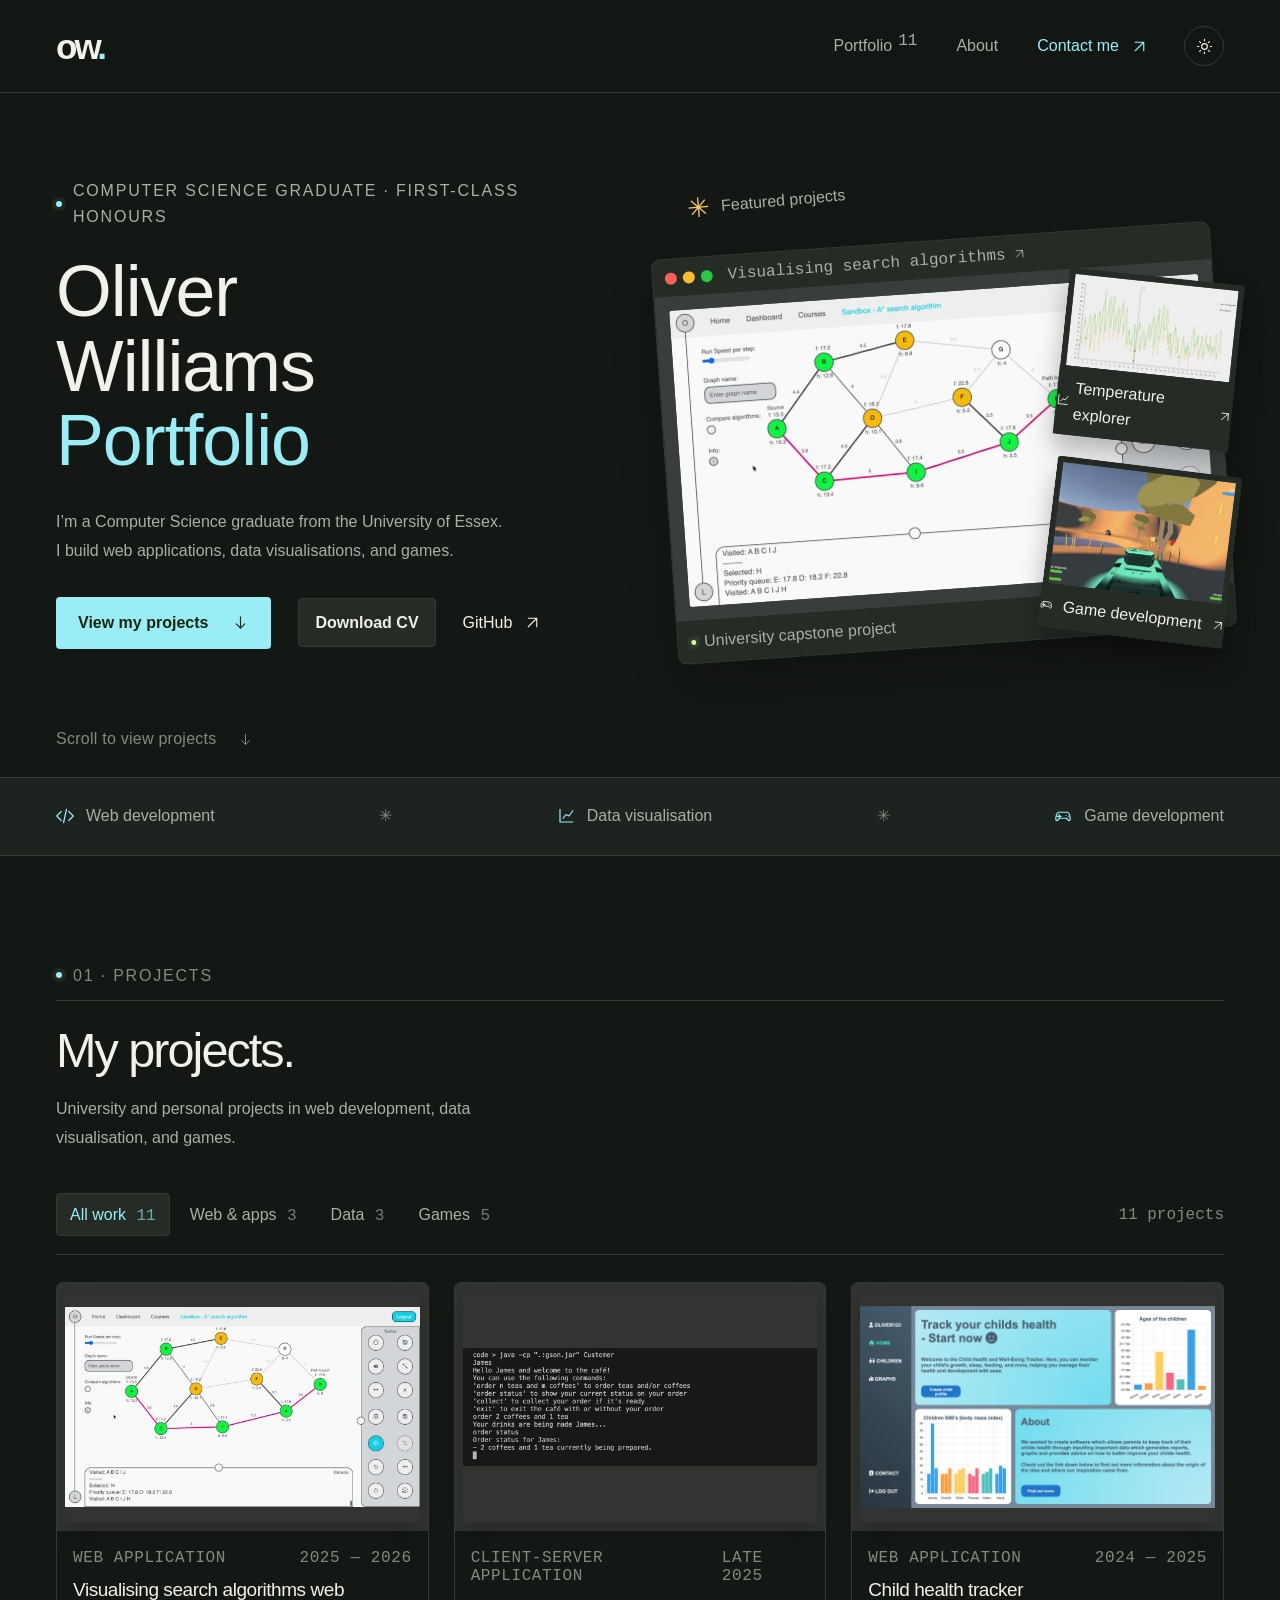
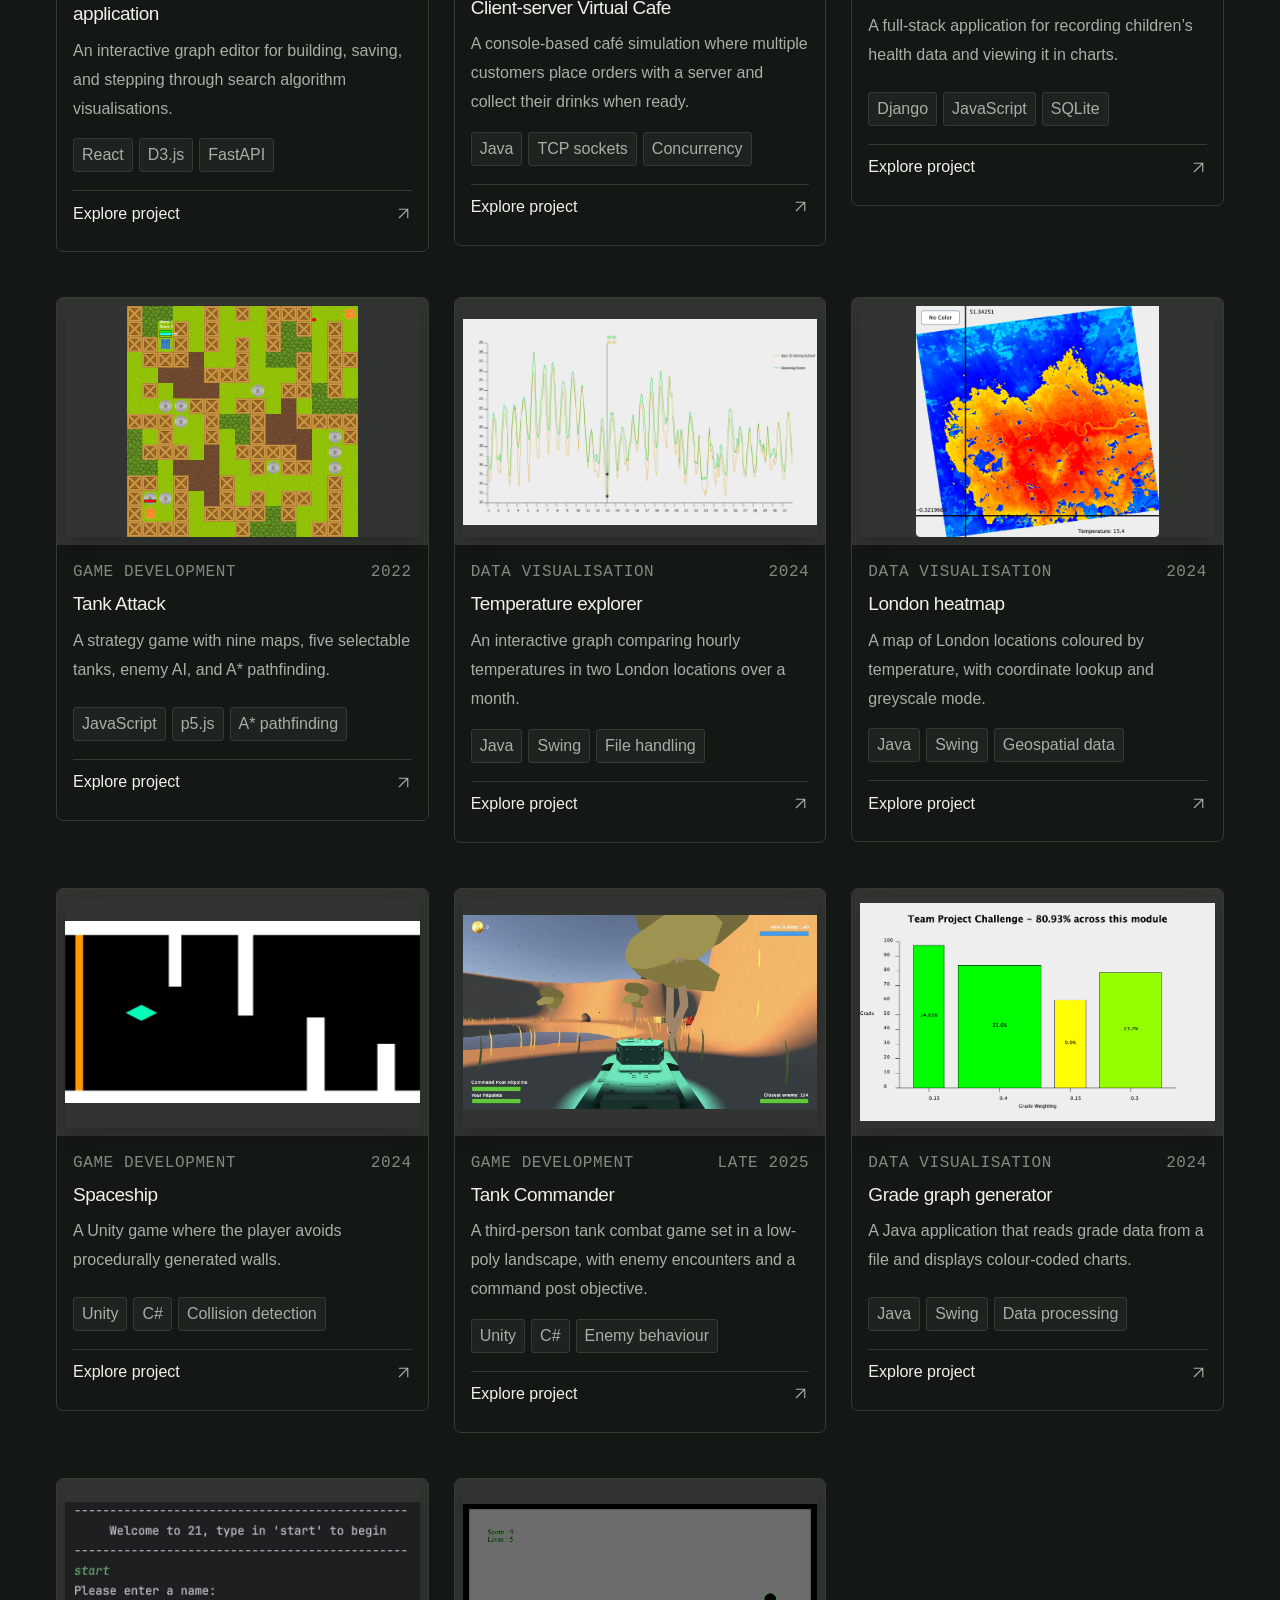
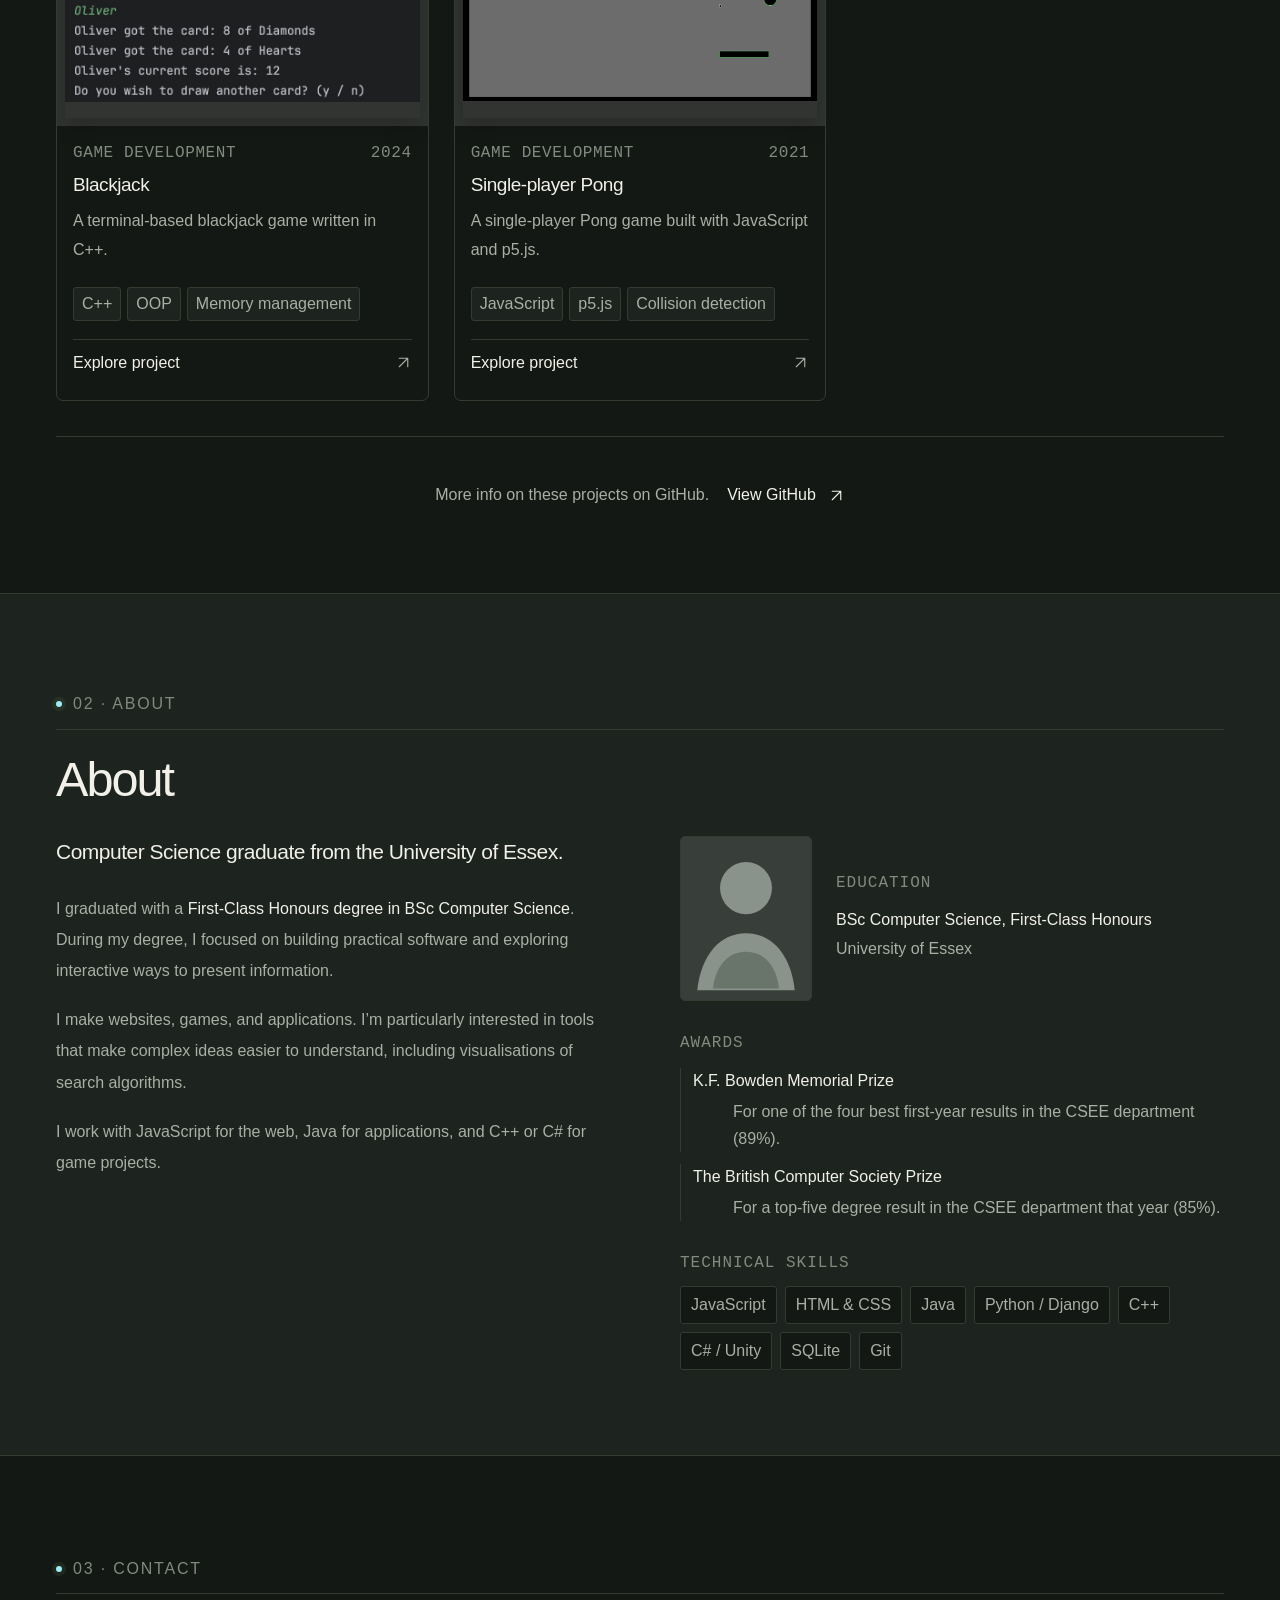
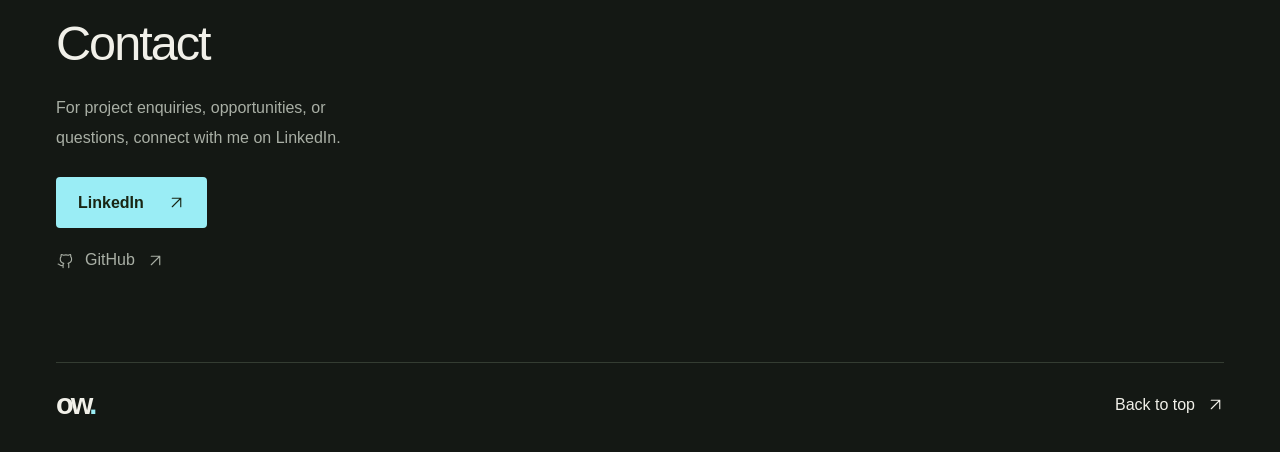
==== commit da590647: "Tank attack video added" ====
--- a/HTML/main.html
+++ b/HTML/main.html
@@ -47,7 +47,7 @@
           <h1 id="hero-title">Oliver<br>Williams<br><em>Portfolio</em></h1>
           <p class="hero-intro">I’m a Computer Science graduate from the University of Essex. I build web applications, data visualisations, and games.</p>
           <div class="hero-actions">
-            <a class="button primary" href="#portfolio">View my work <svg class="icon" aria-hidden="true"><use href="#arrow-down"/></svg></a>
+            <a class="button primary" href="#portfolio">View my projects <svg class="icon" aria-hidden="true"><use href="#arrow-down"/></svg></a>
             <button class="text-link cv-download" type="button" disabled>Download CV</button>
             <a class="text-link" href="https://github.com/oliverwilliams101" target="_blank" rel="noopener noreferrer">GitHub <svg class="icon" aria-hidden="true"><use href="#arrow-up-right"/></svg></a>
           </div>
@@ -73,33 +73,33 @@
                 </a>
               </div>
             </div>
-            <div class="showcase-item" data-position="bottom" data-project="tank-attack">
+            <div class="showcase-item" data-position="bottom" data-project="tank-commander">
               <div class="showcase-frame">
                 <div class="showcase-window-bar">
                   <span class="window-dots"><i aria-hidden="true"></i><button class="showcase-cycle-button" type="button" aria-label="Cycle featured projects" title="Show the next featured project"></button><i aria-hidden="true"></i></span>
-                  <a class="showcase-window-title" href="#tank-attack">Tank Attack <svg class="icon" aria-hidden="true"><use href="#arrow-up-right"/></svg></a>
-                </div>
-                <a class="showcase-card-link" href="#tank-attack" aria-label="Explore the Tank Attack project">
+                  <a class="showcase-window-title" href="#tank-commander">Tank Commander <svg class="icon" aria-hidden="true"><use href="#arrow-up-right"/></svg></a>
+                </div>
+                <a class="showcase-card-link" href="#tank-commander" aria-label="Explore the Tank Commander project">
                   <div class="showcase-media">
-                    <img class="showcase-poster" src="../images/tankattack.jpeg" alt="A top-down view of the Tank Attack game" width="1500" height="1500">
+                    <img class="showcase-poster" src="../images/tank-commander.jpg" alt="Third-person view from a turquoise tank in a low-poly landscape" width="1200" height="659">
                   </div>
-                  <div class="showcase-main-caption"><span><span class="status-dot"></span> Game development</span><span>JavaScript + p5.js</span></div>
+                  <div class="showcase-main-caption"><span><span class="status-dot"></span> Game development</span><span>Unity + C#</span></div>
                   <span class="showcase-mini-caption"><svg class="icon" aria-hidden="true"><use href="#game"/></svg> Game development <svg class="icon" aria-hidden="true"><use href="#arrow-up-right"/></svg></span>
                 </a>
               </div>
             </div>
-            <div class="showcase-item" data-position="top" data-project="london-heatmap">
+            <div class="showcase-item" data-position="top" data-project="temperature-graph">
               <div class="showcase-frame">
                 <div class="showcase-window-bar">
                   <span class="window-dots"><i aria-hidden="true"></i><button class="showcase-cycle-button" type="button" aria-label="Cycle featured projects" title="Show the next featured project"></button><i aria-hidden="true"></i></span>
-                  <a class="showcase-window-title" href="#london-heatmap">London heatmap <svg class="icon" aria-hidden="true"><use href="#arrow-up-right"/></svg></a>
-                </div>
-                <a class="showcase-card-link" href="#london-heatmap" aria-label="Explore the London heatmap project">
+                  <a class="showcase-window-title" href="#temperature-graph">Temperature explorer <svg class="icon" aria-hidden="true"><use href="#arrow-up-right"/></svg></a>
+                </div>
+                <a class="showcase-card-link" href="#temperature-graph" aria-label="Explore the Temperature explorer project">
                   <div class="showcase-media">
-                    <img class="showcase-poster" src="../images/heatmap.jpeg" alt="A colour-coded heatmap of temperatures across London" width="1200" height="1142">
+                    <img class="showcase-poster" src="../images/temperaturetimegraph.jpeg" alt="Screenshot of Temperature explorer showing plotted weather data" width="720" height="440">
                   </div>
                   <div class="showcase-main-caption"><span><span class="status-dot"></span> Data visualisation</span><span>Java + Swing</span></div>
-                  <span class="showcase-mini-caption"><svg class="icon" aria-hidden="true"><use href="#chart"/></svg> Data visualisation <svg class="icon" aria-hidden="true"><use href="#arrow-up-right"/></svg></span>
+                  <span class="showcase-mini-caption"><svg class="icon" aria-hidden="true"><use href="#chart"/></svg> Temperature explorer <svg class="icon" aria-hidden="true"><use href="#arrow-up-right"/></svg></span>
                 </a>
               </div>
             </div>
@@ -118,8 +118,8 @@
         <div class="section-heading">
           <div>
             <h2 id="work-title">My projects.</h2>
+            <p class="work-section-intro">University and personal projects in web development, data visualisation, and games.</p>
           </div>
-          <p>University and personal projects in web development, data visualisation, and games.</p>
         </div>
         <div class="work-toolbar">
           <div class="filters" role="group" aria-label="Filter projects" hidden>
@@ -236,7 +236,7 @@
               </details>
             </div>
           </article>
-          <article class="project-card" id="tank-attack" data-category="games">
+          <article class="project-card" id="tank-attack" data-category="games" data-video="../images/tank-attack.mov" data-video-type="video/quicktime">
             <div class="project-visual">
               <img src="../images/tankattack.jpeg" alt="Screenshot of Tank Attack" loading="lazy" width="720" height="440">
             </div>
--- a/CSS/main.css
+++ b/CSS/main.css
@@ -673,12 +673,12 @@
 h2 em {
   color: var(--muted);
 }
-.section-heading > p {
-  max-width: 290px;
-  font-size: 16px;
-  color: var(--muted);
-  padding-bottom: 4px;
-  line-height: 1.8;
+.work-section-intro {
+  max-width: 455px;
+  margin-top: 16px;
+  font-size: 16px;
+  color: var(--muted);
+  line-height: 1.85;
 }
 .work-toolbar {
   display: flex;
@@ -1294,10 +1294,6 @@
   .work-section {
     padding-block: 70px;
   }
-  .section-heading > p {
-    max-width: 230px;
-    font-size: 16px;
-  }
   .work-toolbar {
     margin-top: 30px;
     flex-wrap: wrap;
@@ -1538,10 +1534,8 @@
     font-size: 37px;
     margin-top: 19px;
   }
-  .section-heading > p {
+  .work-section-intro {
     margin-top: 20px;
-    max-width: 320px;
-    font-size: 16px;
   }
   .work-toolbar {
     margin-top: 24px;
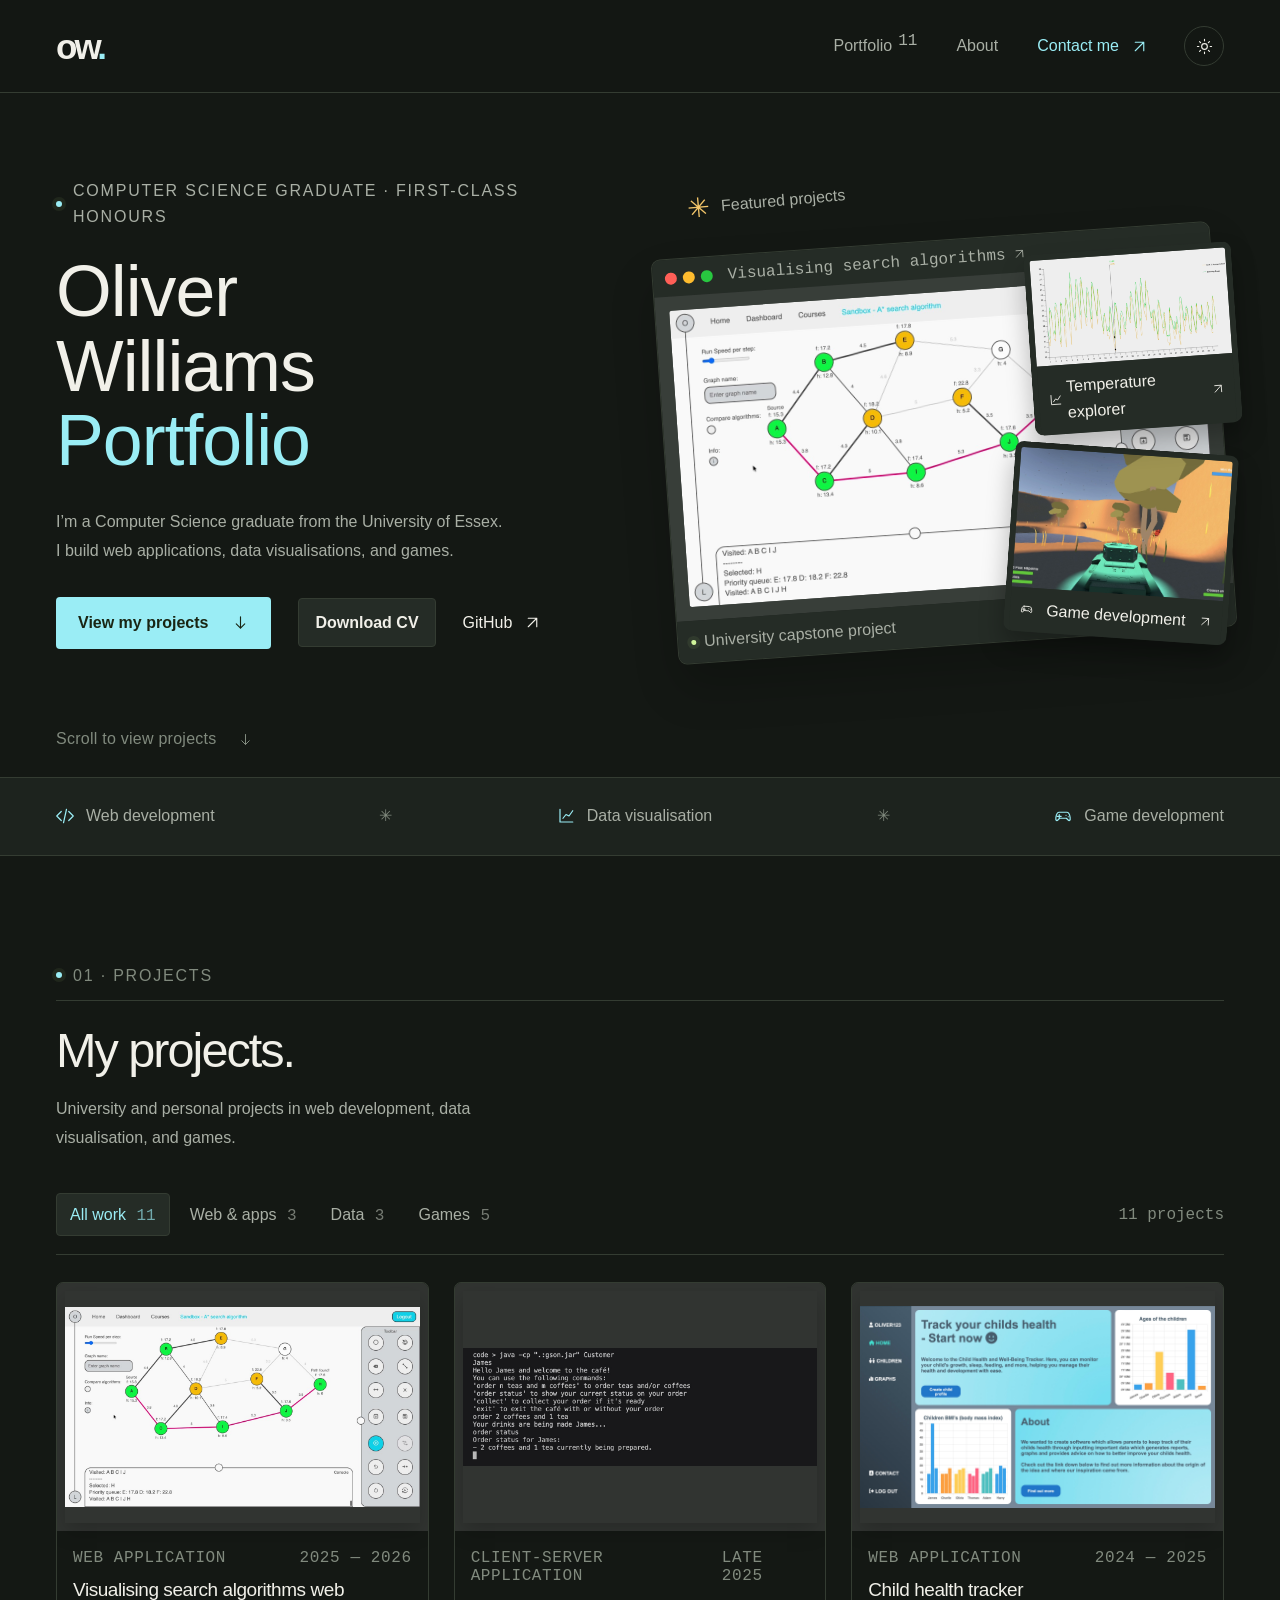
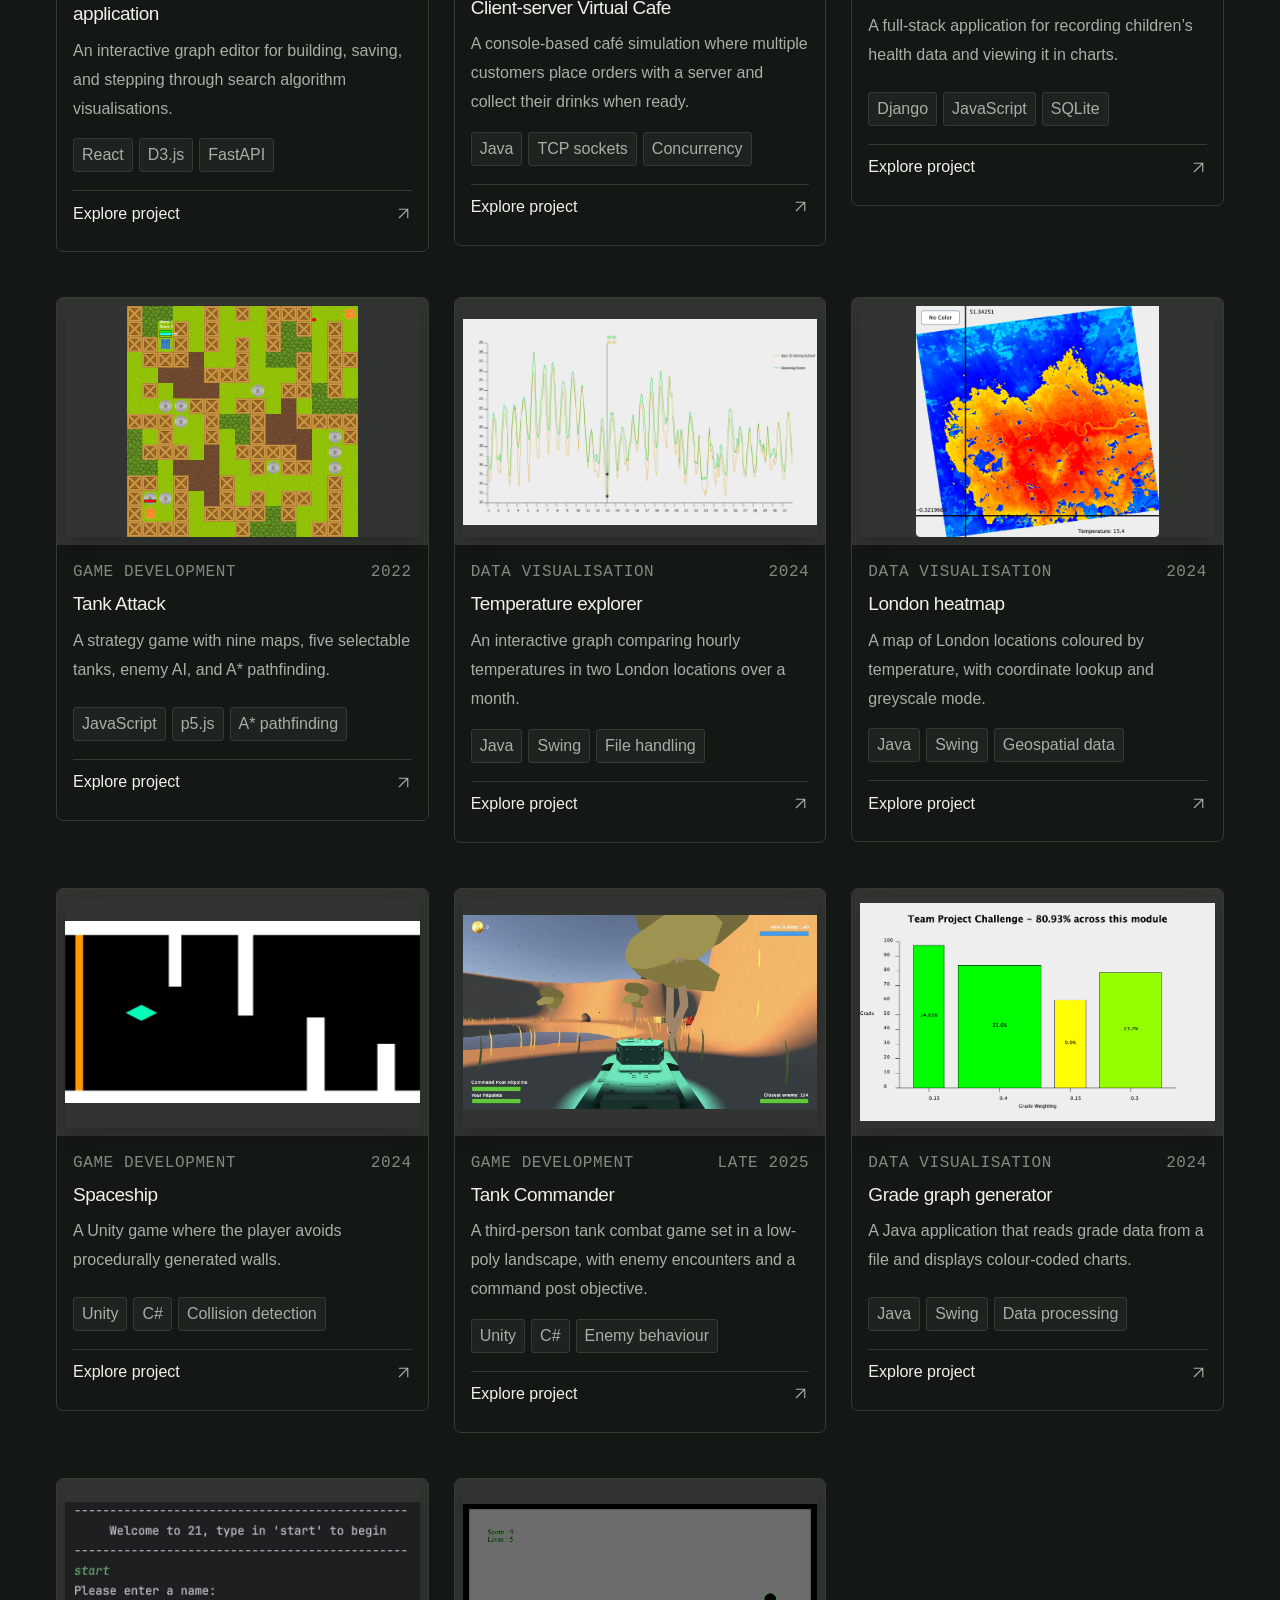
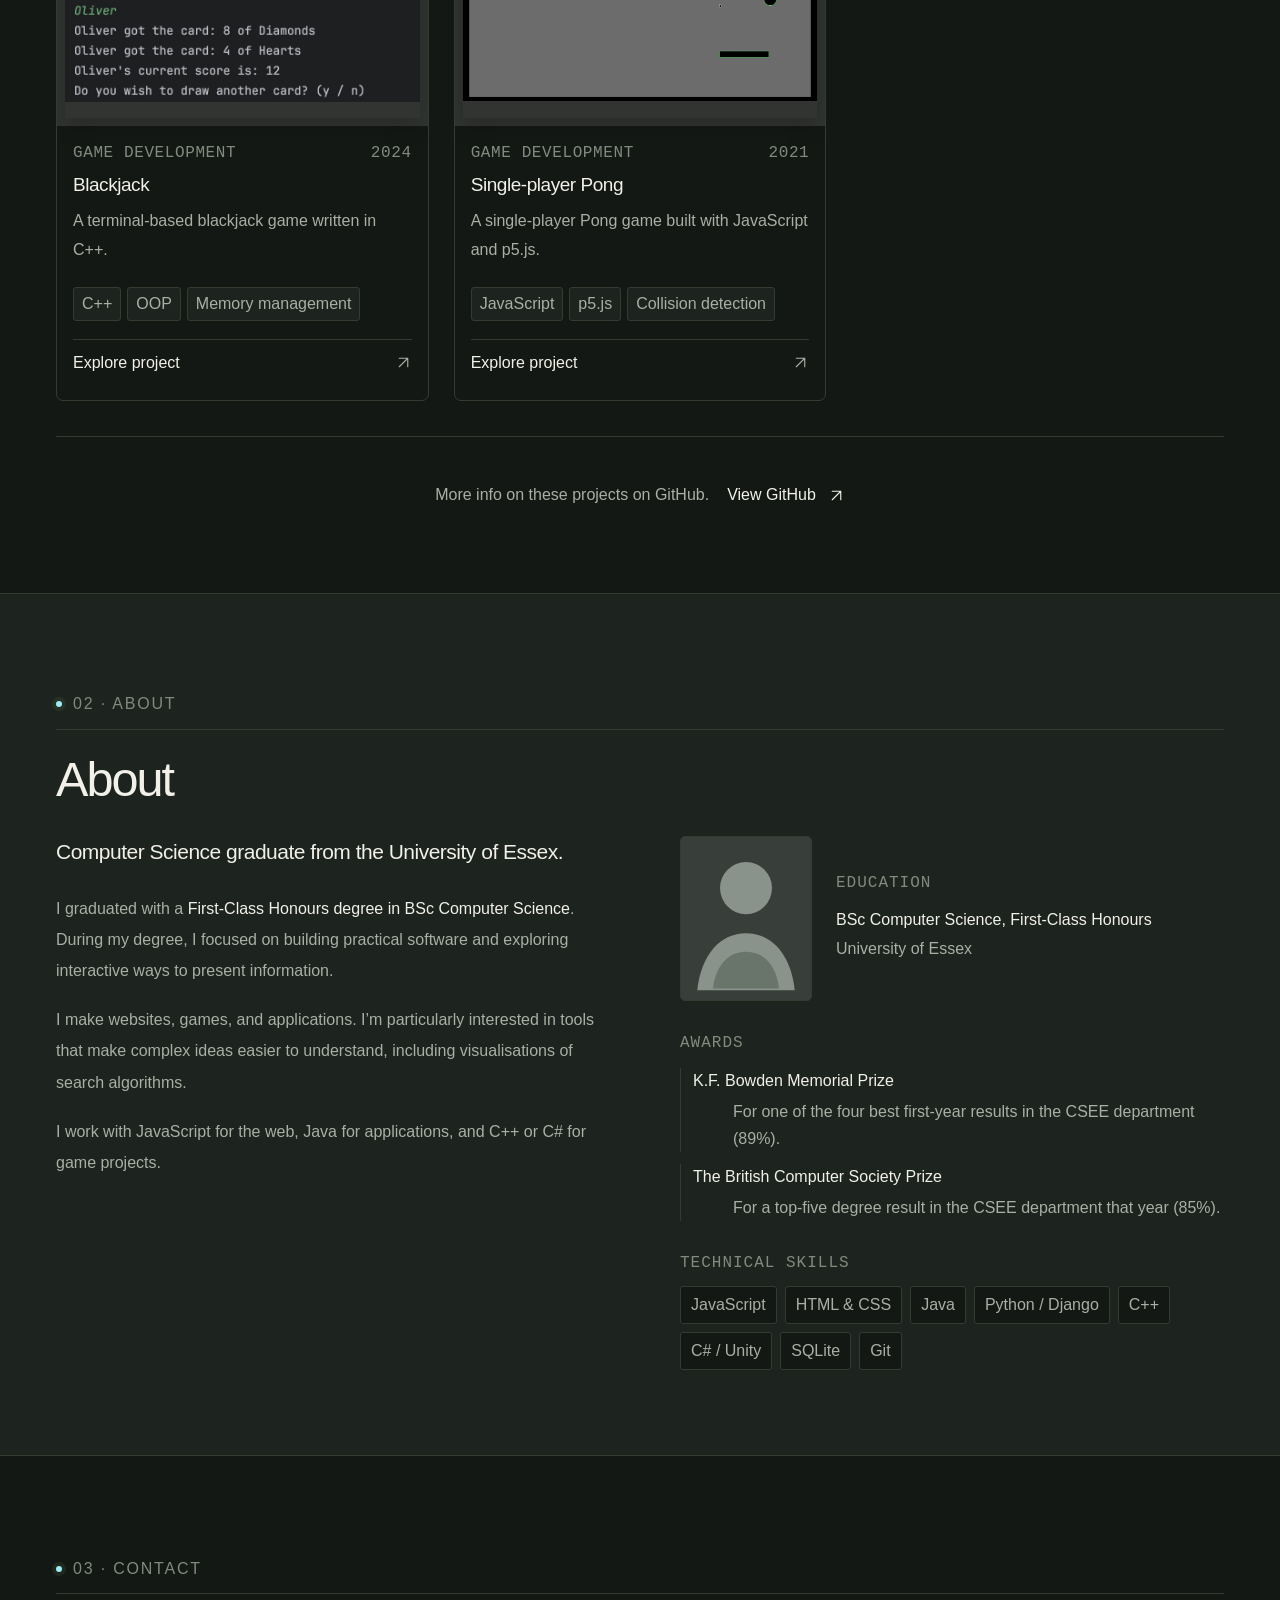
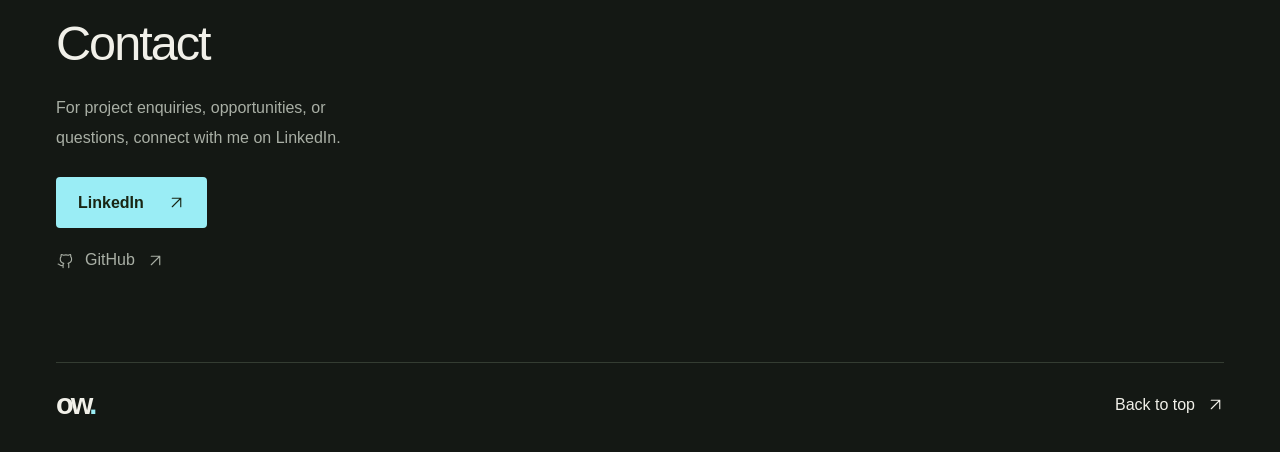
==== commit e94a6b43: "Changing website icon" ====
--- a/HTML/main.html
+++ b/HTML/main.html
@@ -6,7 +6,7 @@
     <meta name="description" content="Oliver Williams — Computer Science graduate with First-Class Honours from the University of Essex. View selected software, web, and game development projects.">
     <meta name="theme-color" content="#141814">
     <title>Oliver Williams Portfolio</title>
-    <link rel="icon" href="../icons/dark_favicon.ico" type="image/x-icon" id="myicon">
+    <link rel="icon" href="../icons/dark_favicon.svg" type="image/svg+xml" id="myicon">
     <script>try{const t=localStorage.getItem('ow-theme');if(t==='light'||t==='dark')document.documentElement.dataset.theme=t;}catch{}</script>
     <link rel="stylesheet" href="../CSS/main.css">
     <script src="../JS/main.js" defer></script>
@@ -56,6 +56,7 @@
           <div class="showcase-note"><span class="tiny-star" aria-hidden="true">✳</span> Featured projects</div>
           <div class="showcase-stage" role="group" aria-label="Featured projects">
             <div class="showcase-item video-project" data-position="main" data-project="search-algorithm-visualiser">
+              <span class="showcase-hover-buffer" aria-hidden="true"></span>
               <div class="showcase-frame">
                 <div class="showcase-window-bar">
                   <span class="window-dots"><i aria-hidden="true"></i><button class="showcase-cycle-button" type="button" aria-label="Cycle featured projects" title="Show the next featured project"></button><i aria-hidden="true"></i></span>
@@ -74,6 +75,7 @@
               </div>
             </div>
             <div class="showcase-item" data-position="bottom" data-project="tank-commander">
+              <span class="showcase-hover-buffer" aria-hidden="true"></span>
               <div class="showcase-frame">
                 <div class="showcase-window-bar">
                   <span class="window-dots"><i aria-hidden="true"></i><button class="showcase-cycle-button" type="button" aria-label="Cycle featured projects" title="Show the next featured project"></button><i aria-hidden="true"></i></span>
@@ -88,7 +90,8 @@
                 </a>
               </div>
             </div>
-            <div class="showcase-item" data-position="top" data-project="temperature-graph">
+            <div class="showcase-item video-project" data-position="top" data-project="temperature-graph">
+              <span class="showcase-hover-buffer" aria-hidden="true"></span>
               <div class="showcase-frame">
                 <div class="showcase-window-bar">
                   <span class="window-dots"><i aria-hidden="true"></i><button class="showcase-cycle-button" type="button" aria-label="Cycle featured projects" title="Show the next featured project"></button><i aria-hidden="true"></i></span>
@@ -97,6 +100,9 @@
                 <a class="showcase-card-link" href="#temperature-graph" aria-label="Explore the Temperature explorer project">
                   <div class="showcase-media">
                     <img class="showcase-poster" src="../images/temperaturetimegraph.jpeg" alt="Screenshot of Temperature explorer showing plotted weather data" width="720" height="440">
+                    <video class="showcase-video" autoplay muted loop playsinline preload="metadata" poster="../images/temperaturetimegraph.jpeg" aria-label="Looping preview of Temperature explorer">
+                      <source src="../images/temperature-explorer.mov" type="video/quicktime">
+                    </video>
                   </div>
                   <div class="showcase-main-caption"><span><span class="status-dot"></span> Data visualisation</span><span>Java + Swing</span></div>
                   <span class="showcase-mini-caption"><svg class="icon" aria-hidden="true"><use href="#chart"/></svg> Temperature explorer <svg class="icon" aria-hidden="true"><use href="#arrow-up-right"/></svg></span>
@@ -271,7 +277,7 @@
               </details>
             </div>
           </article>
-          <article class="project-card" id="temperature-graph" data-category="data">
+          <article class="project-card" id="temperature-graph" data-category="data" data-video="../images/temperature-explorer.mov" data-video-type="video/quicktime">
             <div class="project-visual">
               <img src="../images/temperaturetimegraph.jpeg" alt="Screenshot of Temperature explorer" loading="lazy" width="720" height="440">
             </div>
@@ -306,7 +312,7 @@
               </details>
             </div>
           </article>
-          <article class="project-card" id="london-heatmap" data-category="data">
+          <article class="project-card" id="london-heatmap" data-category="data" data-video="../images/london-heatmap.mov" data-video-type="video/quicktime">
             <div class="project-visual">
               <img src="../images/heatmap.jpeg" alt="Screenshot of London heatmap" loading="lazy" width="720" height="440">
             </div>
--- a/CSS/main.css
+++ b/CSS/main.css
@@ -340,16 +340,27 @@
   z-index: 1;
 }
 .showcase-item[data-position="top"] {
-  top: 36px;
+  top: 8px;
   right: -13px;
   z-index: 2;
-  width: 176px;
+  width: 208px;
 }
 .showcase-item[data-position="bottom"] {
   right: -9px;
   bottom: 8px;
   z-index: 2;
-  width: 186px;
+  width: 224px;
+}
+.showcase-item[data-position="top"] .showcase-hover-buffer,
+.showcase-item[data-position="bottom"] .showcase-hover-buffer {
+  position: absolute;
+  inset: -28px;
+  z-index: 0;
+}
+.showcase-item[data-position="top"] .showcase-frame,
+.showcase-item[data-position="bottom"] .showcase-frame {
+  position: relative;
+  z-index: 1;
 }
 .showcase-item[data-position="main"]:has(.showcase-frame:hover) {
   z-index: 3;
@@ -523,47 +534,42 @@
 }
 .showcase-item[data-position="top"] .showcase-frame,
 .showcase-item[data-position="bottom"] .showcase-frame {
+  display: flex;
+  flex-direction: column;
   height: auto;
   border: 6px solid var(--surface-raised);
   border-bottom: 0;
-  border-radius: 4px;
+  border-radius: 9px;
+  overflow: hidden;
   background: var(--surface-raised);
   box-shadow: 0 15px 25px #0004;
 }
 .showcase-item[data-position="top"] .showcase-frame {
-  transform: rotate(6deg);
+  transform: rotate(-4deg);
 }
 .showcase-item[data-position="bottom"] .showcase-frame {
-  transform: rotate(7deg);
+  transform: rotate(4deg);
 }
 .showcase-item[data-position="top"] .showcase-media img,
 .showcase-item[data-position="bottom"] .showcase-media img {
   width: 100%;
-  height: 122px;
+  height: 140px;
   object-fit: cover;
-  border-radius: 1px;
+  border-radius: 0;
 }
 .showcase-item[data-position="top"] .showcase-media img {
-  height: 92px;
+  height: 106px;
 }
 .showcase-item[data-position="bottom"] .showcase-media img[src*="tankattack"] {
   object-position: 40% 25%;
 }
 .showcase-item[data-position="top"]:hover .showcase-frame,
 .showcase-item[data-position="bottom"]:hover .showcase-frame {
-  transform: rotate(2deg) translateY(-5px);
-}
-.showcase-item[data-position="top"] .showcase-card-link,
-.showcase-item[data-position="bottom"] .showcase-card-link {
-  transition: transform .3s;
-}
-.showcase-item[data-position="top"] .showcase-card-link:hover,
-.showcase-item[data-position="bottom"] .showcase-card-link:hover {
-  transform: translateY(-4px);
+  transform: rotate(0deg) translateY(-4px);
 }
 .showcase-item[data-position="top"] .showcase-mini-caption,
 .showcase-item[data-position="bottom"] .showcase-mini-caption {
-  margin-inline: -6px;
+  padding-inline: 10px;
 }
 @keyframes showcase-drift {
   0%, 100% {
@@ -1168,18 +1174,18 @@
   }
   .showcase-item[data-position="bottom"] {
     bottom: 25px;
-    width: 160px;
+    width: 192px;
   }
   .showcase-item[data-position="bottom"] .showcase-media img {
-    height: 107px;
+    height: 128px;
   }
   .showcase-item[data-position="top"] {
-    top: 43px;
+    top: 8px;
     right: -7px;
-    width: 150px;
+    width: 178px;
   }
   .showcase-item[data-position="top"] .showcase-media img {
-    height: 86px;
+    height: 102px;
   }
   .disciplines {
     gap: 14px;
@@ -1260,17 +1266,18 @@
   .showcase-item[data-position="bottom"] {
     bottom: 41px;
     right: 0;
-    width: 145px;
+    width: 178px;
   }
   .showcase-item[data-position="top"] {
+    top: 8px;
     right: 0;
-    width: 140px;
+    width: 168px;
   }
   .showcase-item[data-position="bottom"] .showcase-media img {
-    height: 93px;
+    height: 114px;
   }
   .showcase-item[data-position="top"] .showcase-media img {
-    height: 82px;
+    height: 98px;
   }
   .hero-actions {
     gap: 20px;
@@ -1473,18 +1480,18 @@
   .showcase-item[data-position="bottom"] {
     right: 1px;
     bottom: -27px;
-    width: 145px;
+    width: 178px;
   }
   .showcase-item[data-position="top"] {
-    top: 40px;
+    top: 8px;
     right: 2px;
-    width: 145px;
+    width: 168px;
   }
   .showcase-item[data-position="bottom"] .showcase-media img {
-    height: 93px;
+    height: 114px;
   }
   .showcase-item[data-position="top"] .showcase-media img {
-    height: 82px;
+    height: 98px;
   }
   .showcase-mini-caption {
     padding-block: 9px;
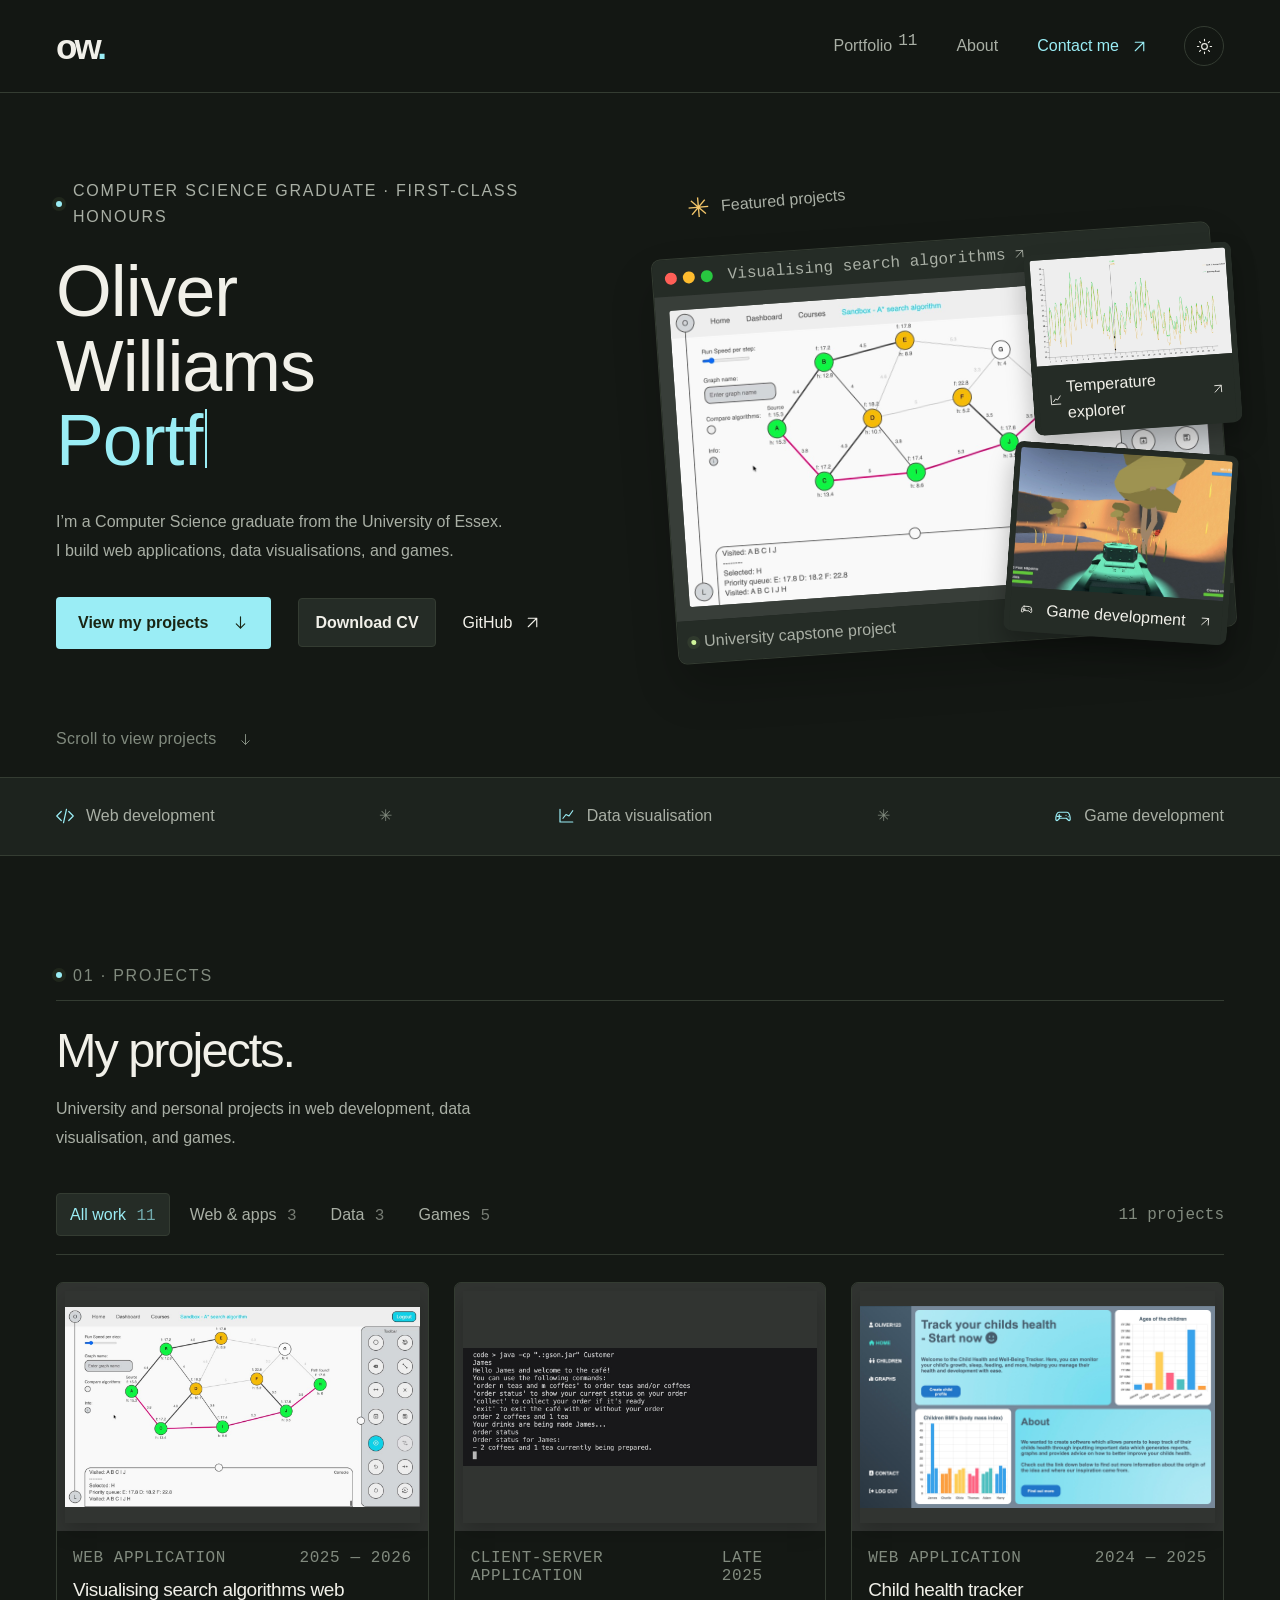
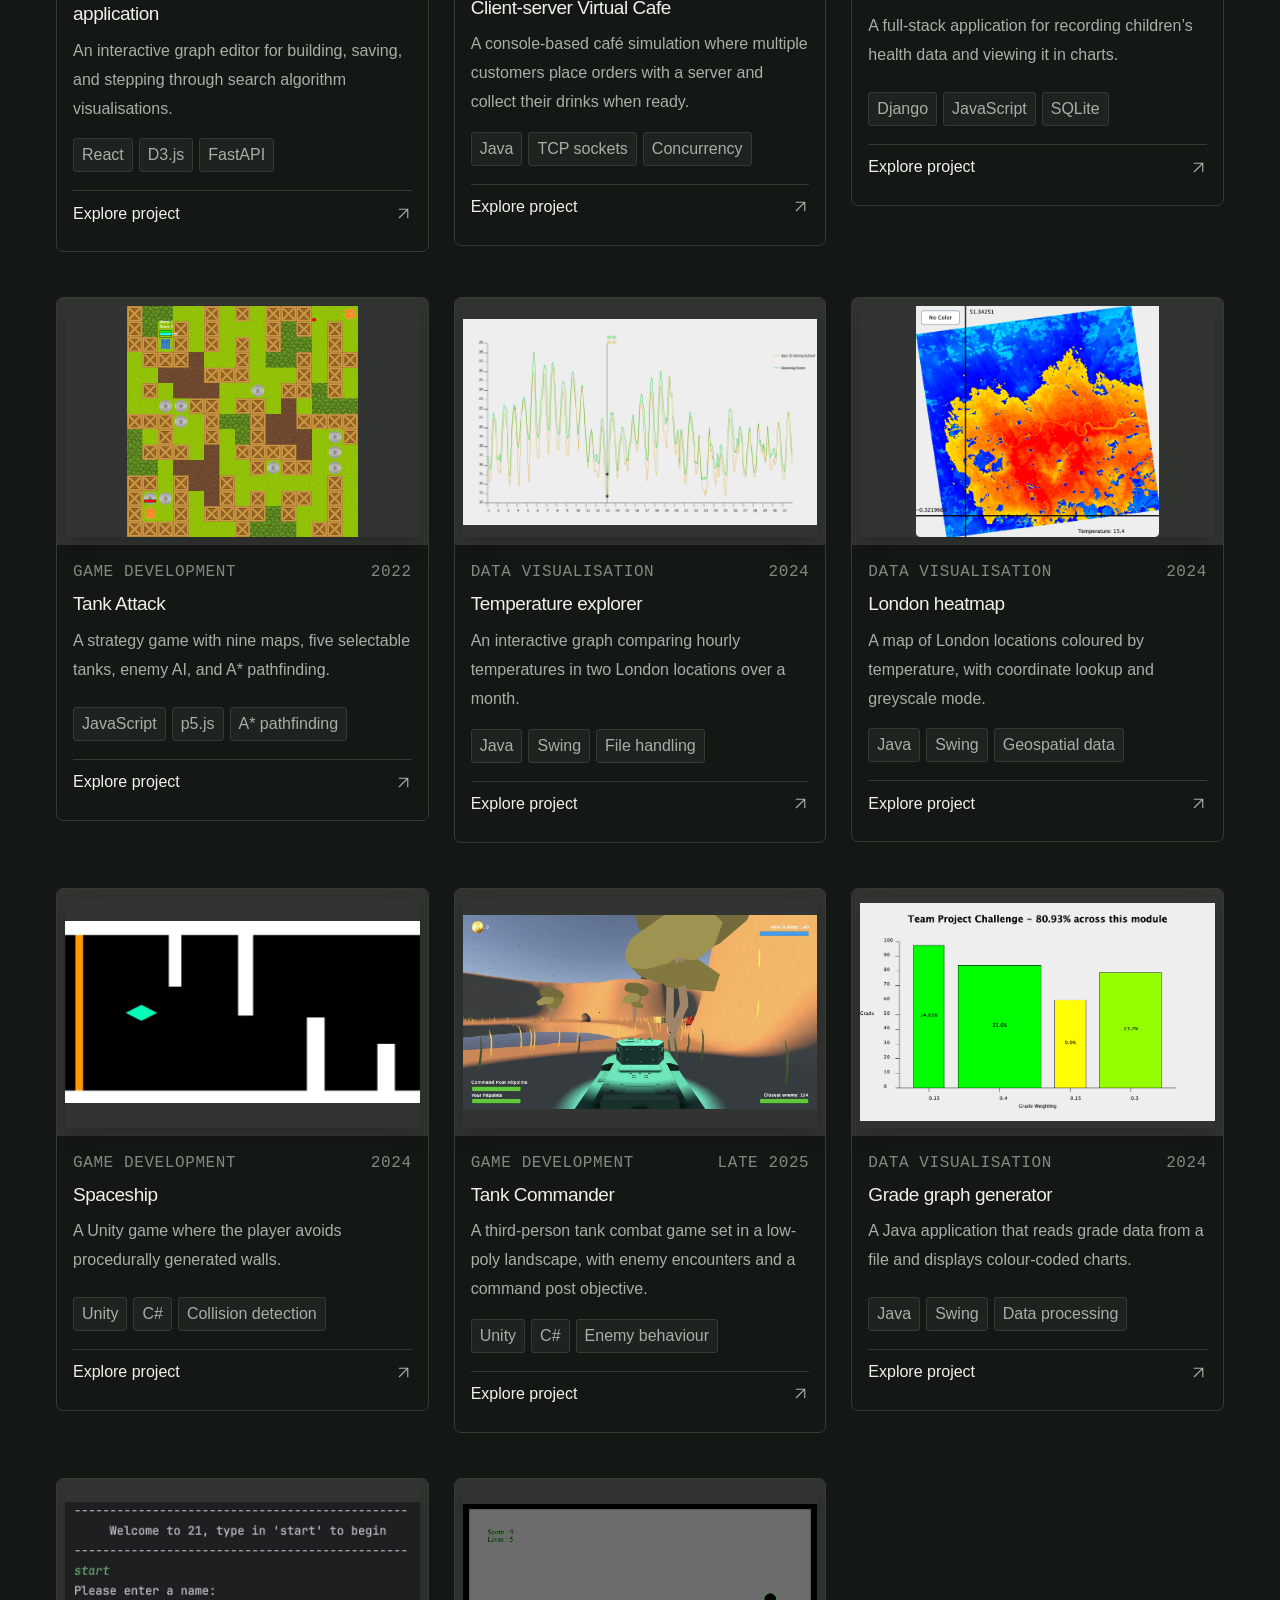
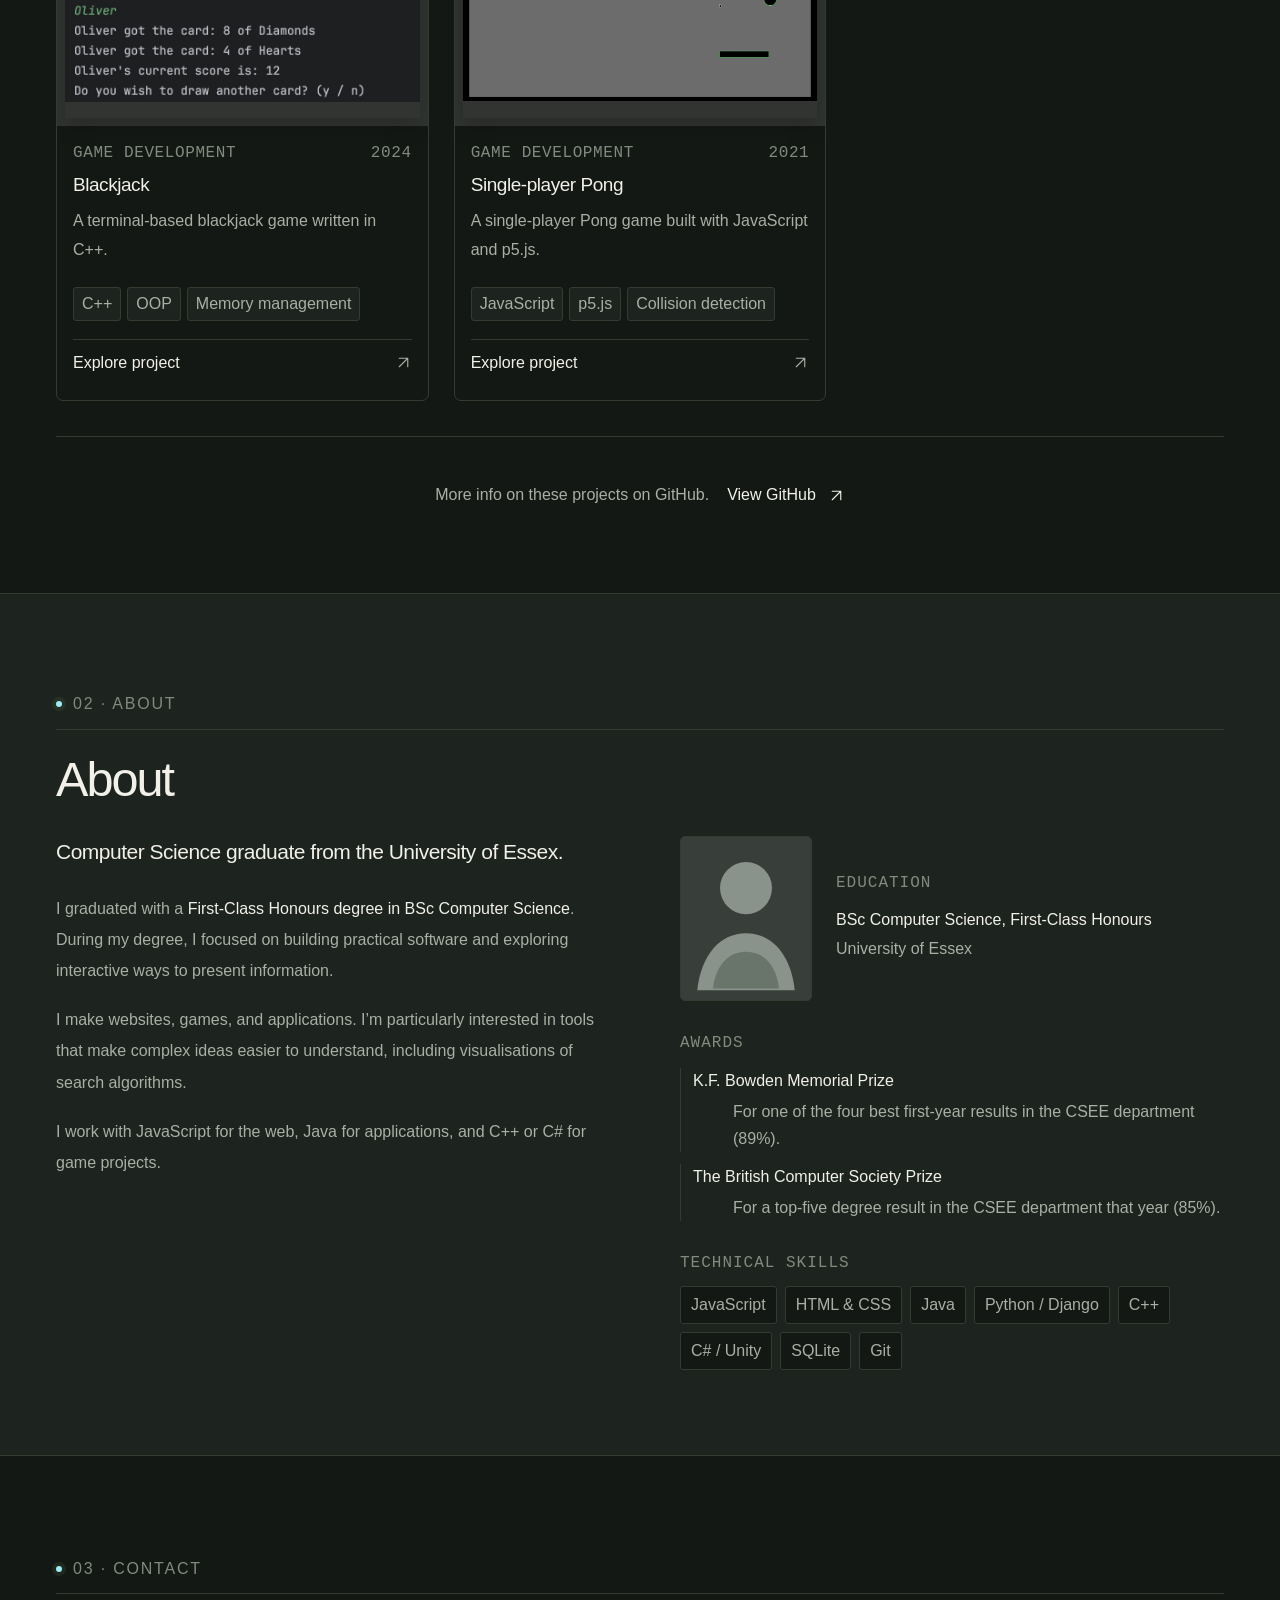
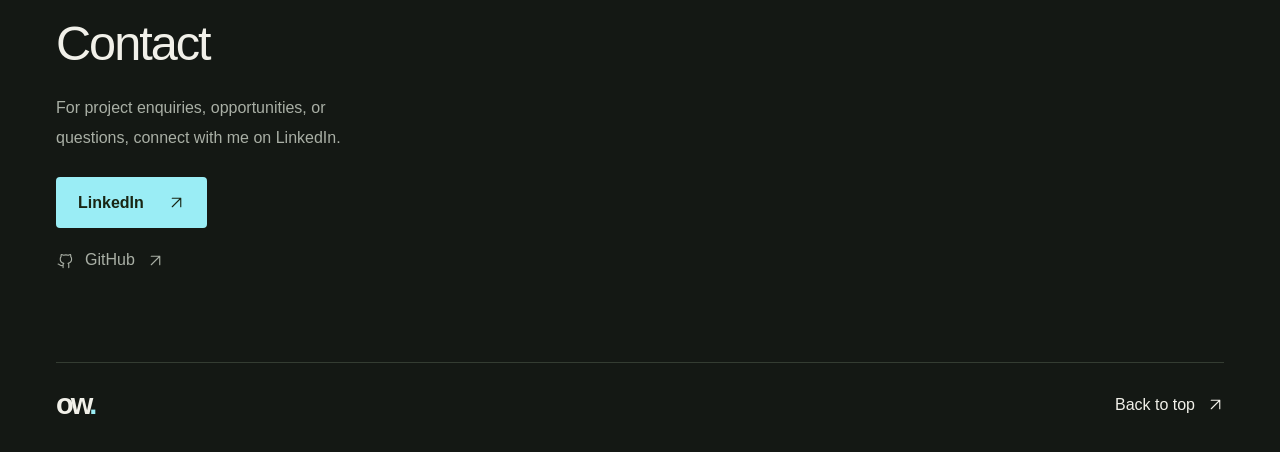
==== commit 66e6cff0: "Changes to showcase for mobile view" ====
--- a/HTML/main.html
+++ b/HTML/main.html
@@ -7,7 +7,7 @@
     <meta name="theme-color" content="#141814">
     <title>Oliver Williams Portfolio</title>
     <link rel="icon" href="../icons/dark_favicon.svg" type="image/svg+xml" id="myicon">
-    <script>try{const t=localStorage.getItem('ow-theme');if(t==='light'||t==='dark')document.documentElement.dataset.theme=t;}catch{}</script>
+    <script>try{const t=localStorage.getItem('ow-theme');if(t==='light'||t==='dark'||t==='contrast')document.documentElement.dataset.theme=t;}catch{}</script>
     <link rel="stylesheet" href="../CSS/main.css">
     <script src="../JS/main.js" defer></script>
   </head>
@@ -18,6 +18,7 @@
         <symbol id="arrow-down" viewBox="0 0 24 24"><path d="M12 4v16m-6-6 6 6 6-6"/></symbol>
         <symbol id="sun" viewBox="0 0 24 24"><circle cx="12" cy="12" r="4"/><path d="M12 2v2m0 16v2M2 12h2m16 0h2M5 5l1.5 1.5m11 11L19 19M5 19l1.5-1.5m11-11L19 5"/></symbol>
         <symbol id="moon" viewBox="0 0 24 24"><path d="M20.8 14A9 9 0 0 1 10 3.2 9 9 0 1 0 20.8 14Z"/></symbol>
+        <symbol id="contrast" viewBox="0 0 24 24"><path d="M12 3a9 9 0 0 0 0 18V3Z" fill="currentColor" stroke="none"/><circle cx="12" cy="12" r="9"/><path d="M12 3v18"/></symbol>
         <symbol id="code" viewBox="0 0 24 24"><path d="m7 6-6 6 6 6m10-12 6 6-6 6m-3-15-4 18"/></symbol>
         <symbol id="chart" viewBox="0 0 24 24"><path d="M4 3v17h17M8 15l4-5 4 2 5-7"/></symbol>
         <symbol id="game" viewBox="0 0 24 24"><path d="M7 7h10c3 0 4 3 4.5 7s-1 5-3 3l-2-2h-9l-2 2c-2 2-3.5 1-3-3S4 7 7 7Zm0 3v5m-2.5-2.5h5M16 11h.1M19 13h.1"/></symbol>
@@ -44,7 +45,7 @@
       <section class="hero wrap" id="initview" aria-labelledby="hero-title">
         <div class="hero-copy">
           <p class="eyebrow"><span class="status-dot"></span> Computer Science graduate · First-Class Honours</p>
-          <h1 id="hero-title">Oliver<br>Williams<br><em>Portfolio</em></h1>
+          <h1 id="hero-title" aria-label="Oliver Williams Portfolio"><span data-typewriter-word aria-hidden="true">Oliver</span><br><span data-typewriter-word aria-hidden="true">Williams</span><br><em><span data-typewriter-word aria-hidden="true">Portfolio</span></em></h1>
           <p class="hero-intro">I’m a Computer Science graduate from the University of Essex. I build web applications, data visualisations, and games.</p>
           <div class="hero-actions">
             <a class="button primary" href="#portfolio">View my projects <svg class="icon" aria-hidden="true"><use href="#arrow-down"/></svg></a>
--- a/CSS/main.css
+++ b/CSS/main.css
@@ -30,6 +30,21 @@
   --header: rgba(243, 248, 249, 0.94);
   --project-visual-bg: rgb(0 0 0 / 10%);
 }
+:root[data-theme="contrast"] {
+  color-scheme: dark;
+  --bg: #000;
+  --surface: #080808;
+  --surface-raised: #151515;
+  --text: #fff;
+  --muted: #f1f1f1;
+  --faint: #dedede;
+  --line: #bdbdbd;
+  --accent: #00f5d4;
+  --accent-ink: #001a16;
+  --orange: #ffe100;
+  --header: rgb(0 0 0 / 96%);
+  --project-visual-bg: rgb(255 255 255 / 16%);
+}
 *, *::before, *::after {
   box-sizing: border-box;
 }
@@ -247,9 +262,26 @@
   line-height: 1.04;
   letter-spacing: -1px;
 }
+#hero-title {
+  min-height: 3.12em;
+}
 h1 em {
   color: var(--accent);
   letter-spacing: -1px;
+}
+[data-typewriter-word].typewriter-active::after {
+  content: "";
+  display: inline-block;
+  height: .82em;
+  margin-left: 3px;
+  border-right: 2px solid var(--accent);
+  vertical-align: -.04em;
+  animation: typewriter-caret-blink .8s step-end infinite;
+}
+@keyframes typewriter-caret-blink {
+  50% {
+    opacity: 0;
+  }
 }
 .hero-spark {
   display: inline-block;
@@ -553,11 +585,17 @@
 .showcase-item[data-position="top"] .showcase-media img,
 .showcase-item[data-position="bottom"] .showcase-media img {
   width: 100%;
-  height: 140px;
   object-fit: cover;
   border-radius: 0;
 }
-.showcase-item[data-position="top"] .showcase-media img {
+.showcase-item[data-position="top"] .showcase-media,
+.showcase-item[data-position="bottom"] .showcase-media {
+  flex: 0 0 auto;
+  width: 100%;
+  height: 140px;
+  padding: 0;
+}
+.showcase-item[data-position="top"] .showcase-media {
   height: 106px;
 }
 .showcase-item[data-position="bottom"] .showcase-media img[src*="tankattack"] {
@@ -1176,7 +1214,7 @@
     bottom: 25px;
     width: 192px;
   }
-  .showcase-item[data-position="bottom"] .showcase-media img {
+  .showcase-item[data-position="bottom"] .showcase-media {
     height: 128px;
   }
   .showcase-item[data-position="top"] {
@@ -1184,7 +1222,7 @@
     right: -7px;
     width: 178px;
   }
-  .showcase-item[data-position="top"] .showcase-media img {
+  .showcase-item[data-position="top"] .showcase-media {
     height: 102px;
   }
   .disciplines {
@@ -1268,16 +1306,13 @@
     right: 0;
     width: 178px;
   }
+  .showcase-item[data-position="bottom"] .showcase-media {
+    height: 114px;
+  }
   .showcase-item[data-position="top"] {
     top: 8px;
     right: 0;
     width: 168px;
-  }
-  .showcase-item[data-position="bottom"] .showcase-media img {
-    height: 114px;
-  }
-  .showcase-item[data-position="top"] .showcase-media img {
-    height: 98px;
   }
   .hero-actions {
     gap: 20px;
@@ -1462,7 +1497,7 @@
     font-size: 16px;
   }
   .showcase-stage {
-    min-height: 255px;
+    min-height: 375px;
     aspect-ratio: auto;
   }
   .showcase-window-bar {
@@ -1487,11 +1522,10 @@
     right: 2px;
     width: 168px;
   }
-  .showcase-item[data-position="bottom"] .showcase-media img {
-    height: 114px;
-  }
-  .showcase-item[data-position="top"] .showcase-media img {
-    height: 98px;
+  .showcase-item[data-position="top"] .showcase-media,
+  .showcase-item[data-position="bottom"] .showcase-media {
+    height: auto;
+    aspect-ratio: 1.4;
   }
   .showcase-mini-caption {
     padding-block: 9px;
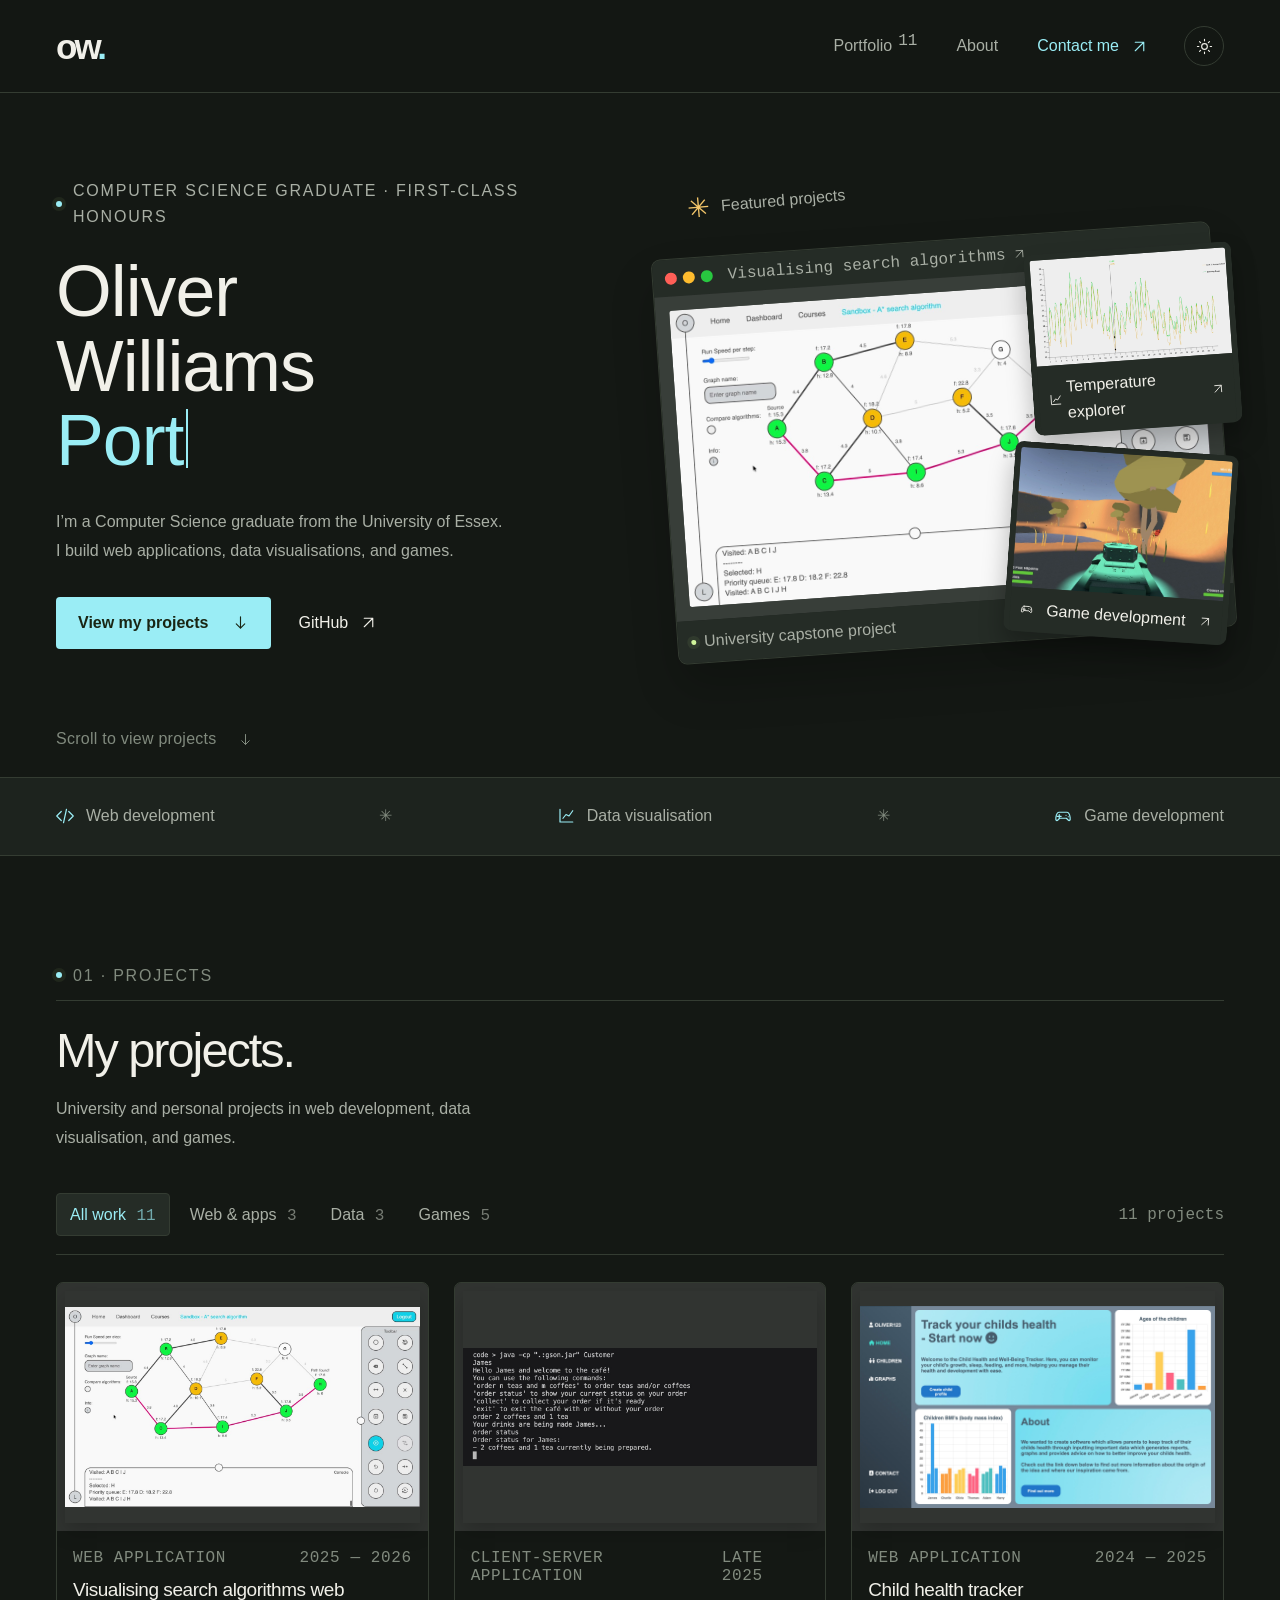
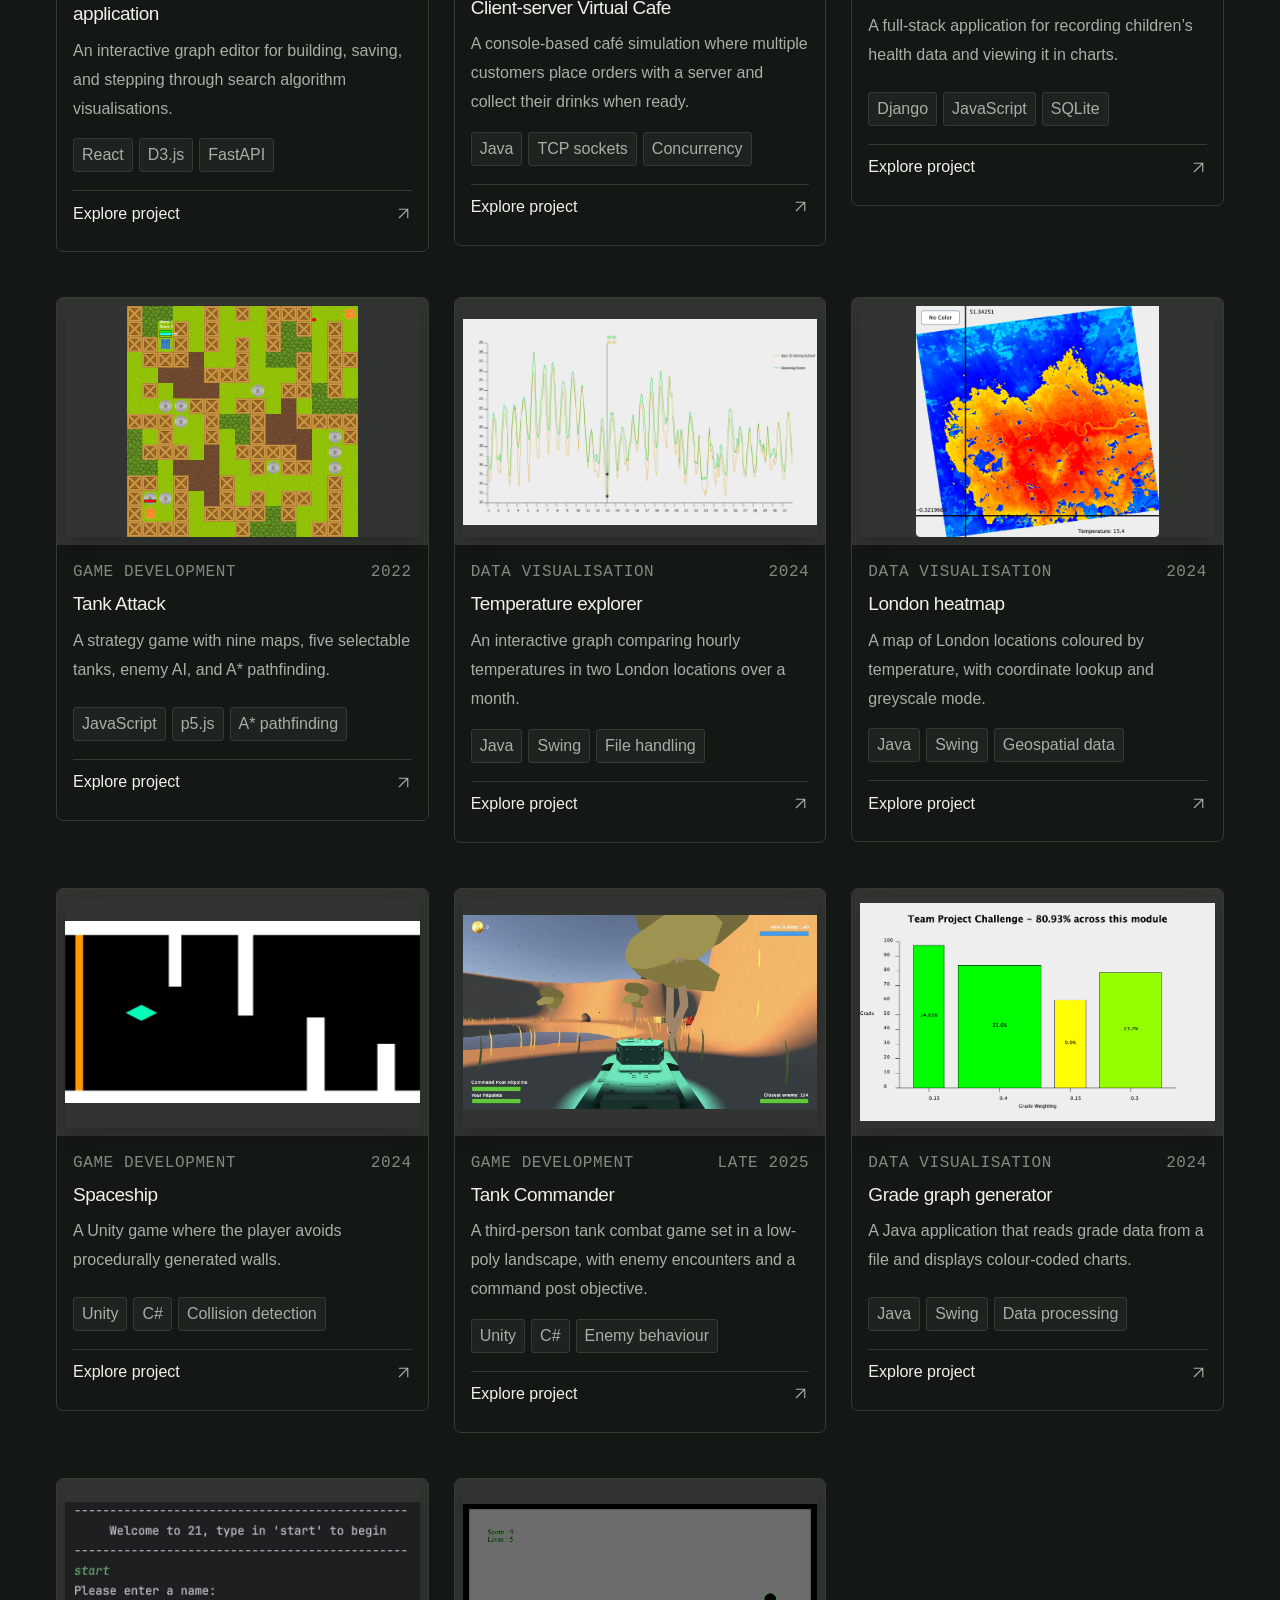
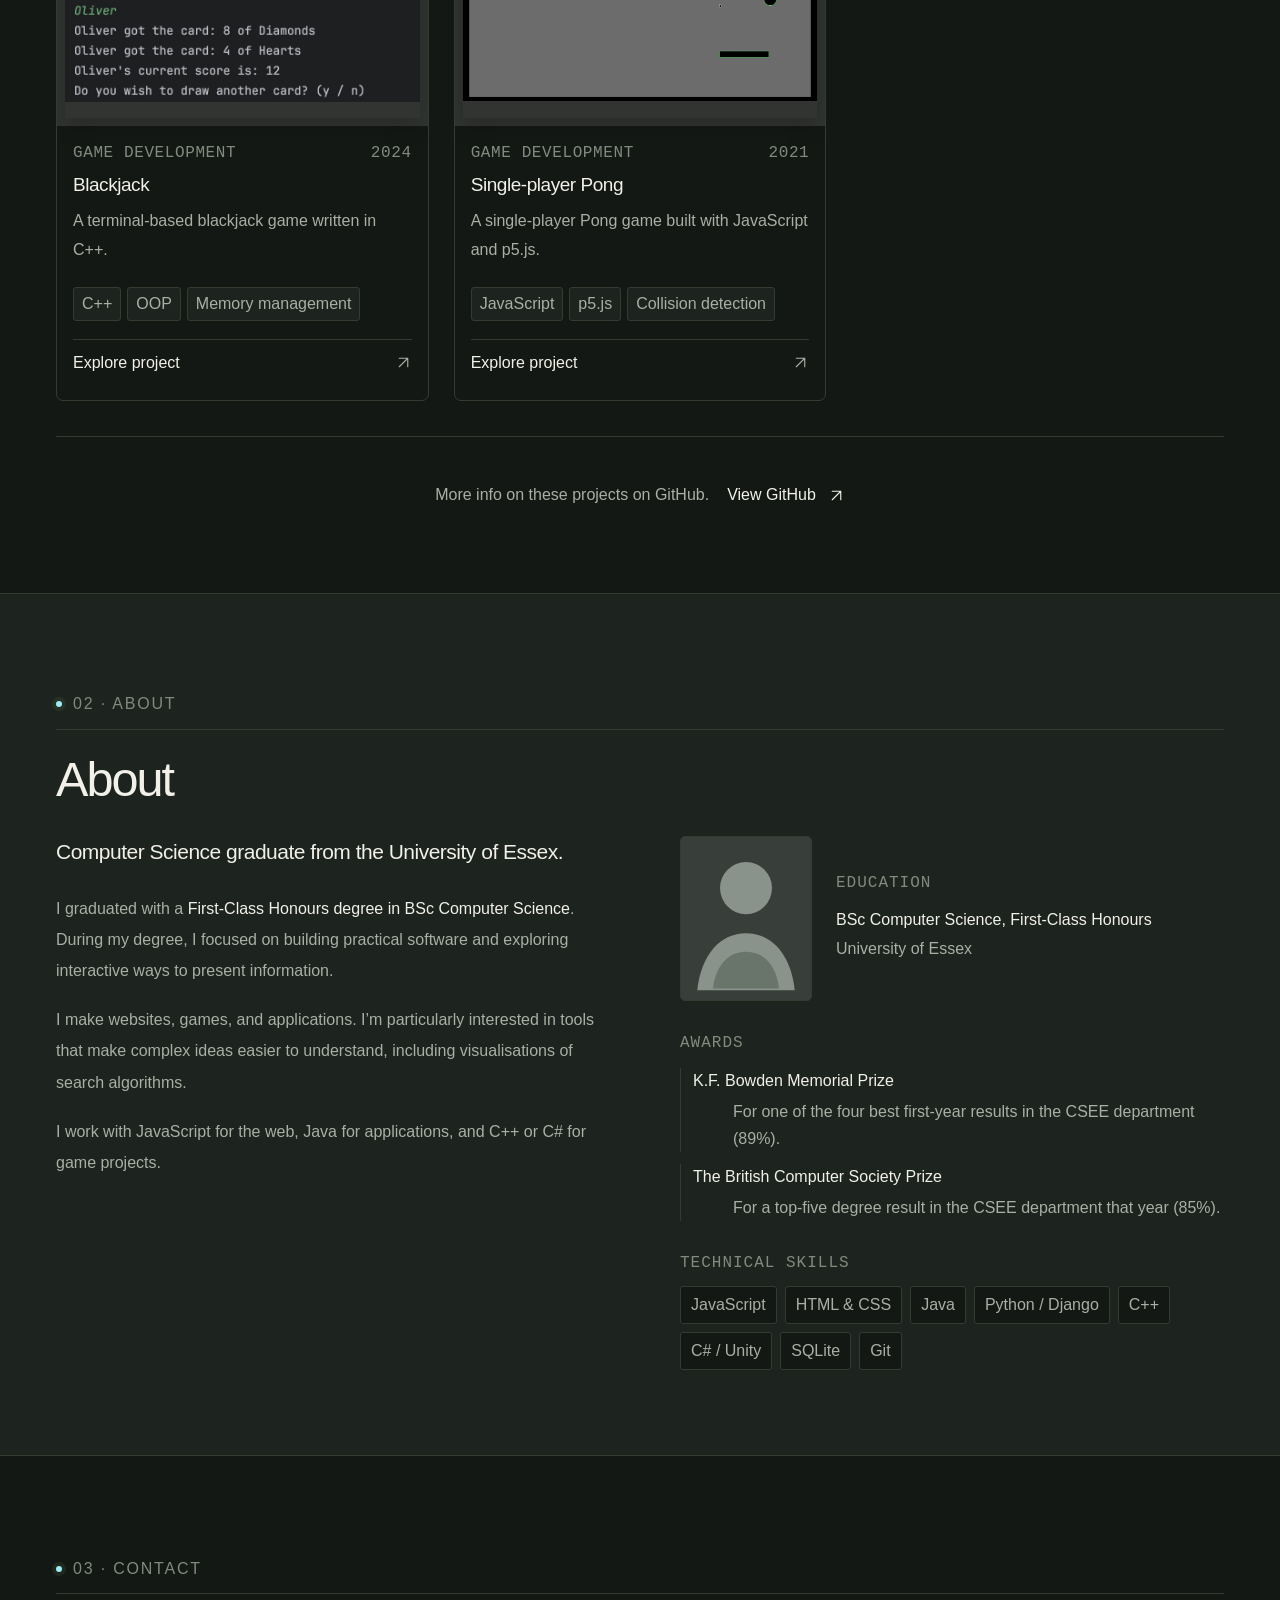
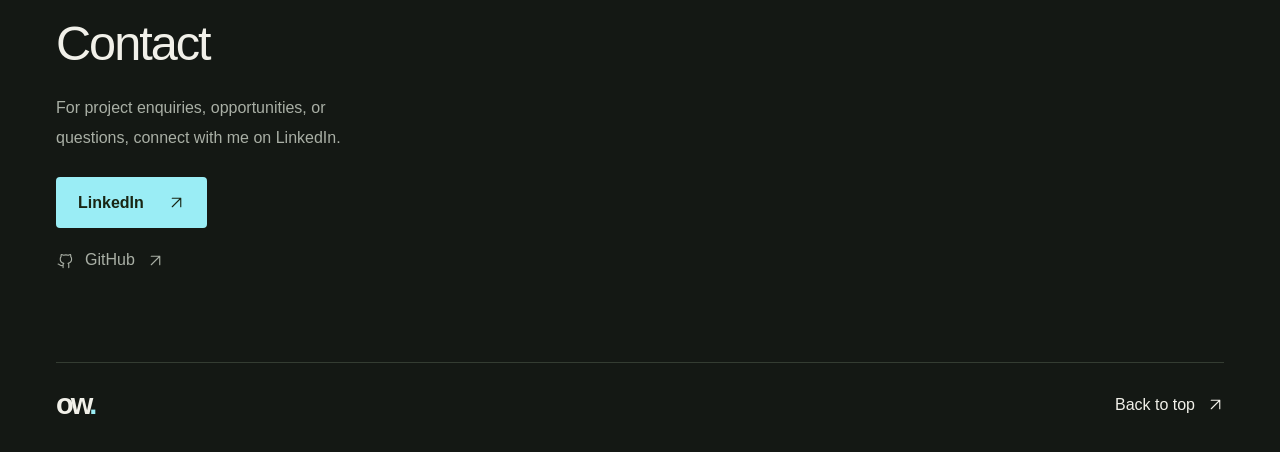
==== commit a02c24a7: "Removing cv button" ====
--- a/HTML/main.html
+++ b/HTML/main.html
@@ -49,7 +49,6 @@
           <p class="hero-intro">I’m a Computer Science graduate from the University of Essex. I build web applications, data visualisations, and games.</p>
           <div class="hero-actions">
             <a class="button primary" href="#portfolio">View my projects <svg class="icon" aria-hidden="true"><use href="#arrow-down"/></svg></a>
-            <button class="text-link cv-download" type="button" disabled>Download CV</button>
             <a class="text-link" href="https://github.com/oliverwilliams101" target="_blank" rel="noopener noreferrer">GitHub <svg class="icon" aria-hidden="true"><use href="#arrow-up-right"/></svg></a>
           </div>
         </div>
--- a/CSS/main.css
+++ b/CSS/main.css
@@ -1063,26 +1063,6 @@
   font-size: 16px;
   padding: 6px 10px;
 }
-.cv-download {
-  display: inline-flex;
-  align-items: center;
-  min-height: 49px;
-  padding: 10px 16px;
-  border: 1px solid var(--line);
-  border-radius: 4px;
-  background: var(--surface-raised);
-  color: var(--text);
-  font: inherit;
-  font-weight: 600;
-  line-height: 1.5;
-  cursor: not-allowed;
-  transition: transform .2s, box-shadow .2s;
-}
-.cv-download:hover {
-  color: var(--text);
-  transform: translateY(-3px);
-  box-shadow: 0 8px 20px #0002;
-}
 .contact-section {
   padding-block: 88px 90px;
 }
